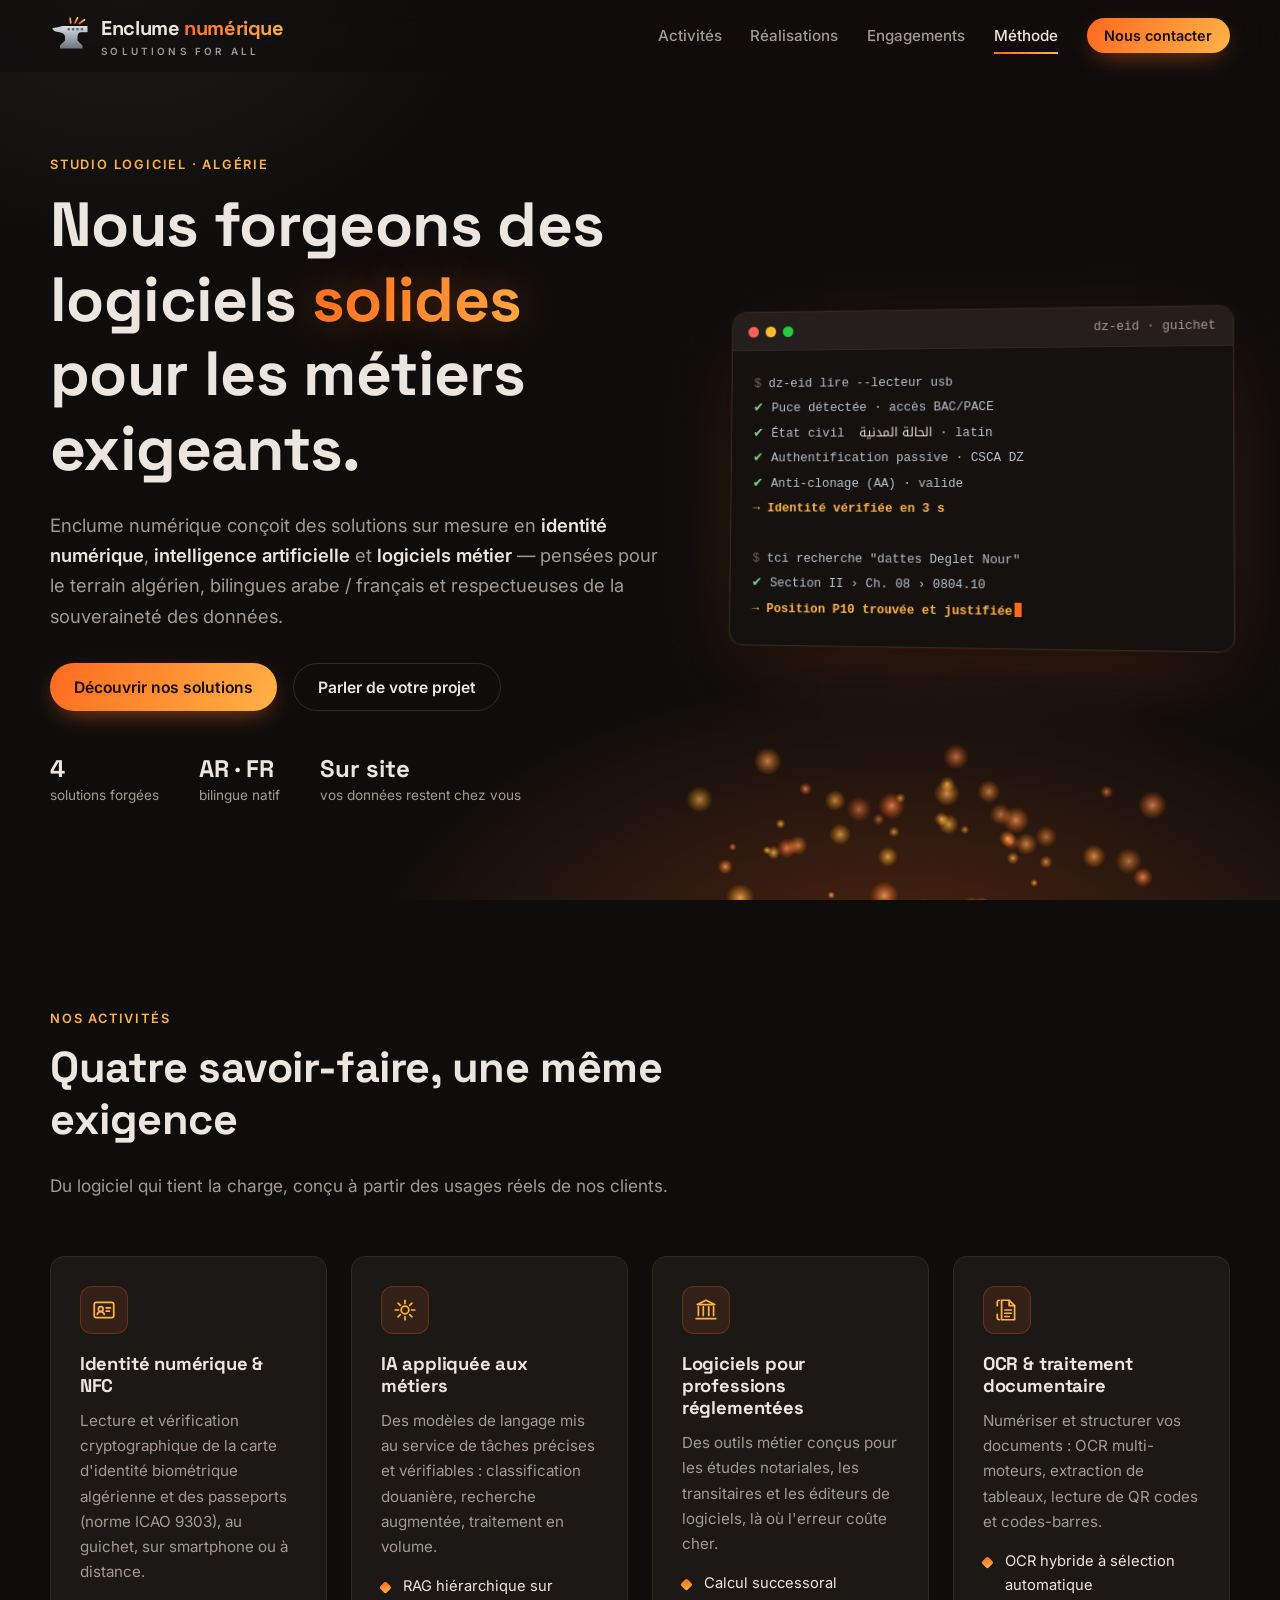
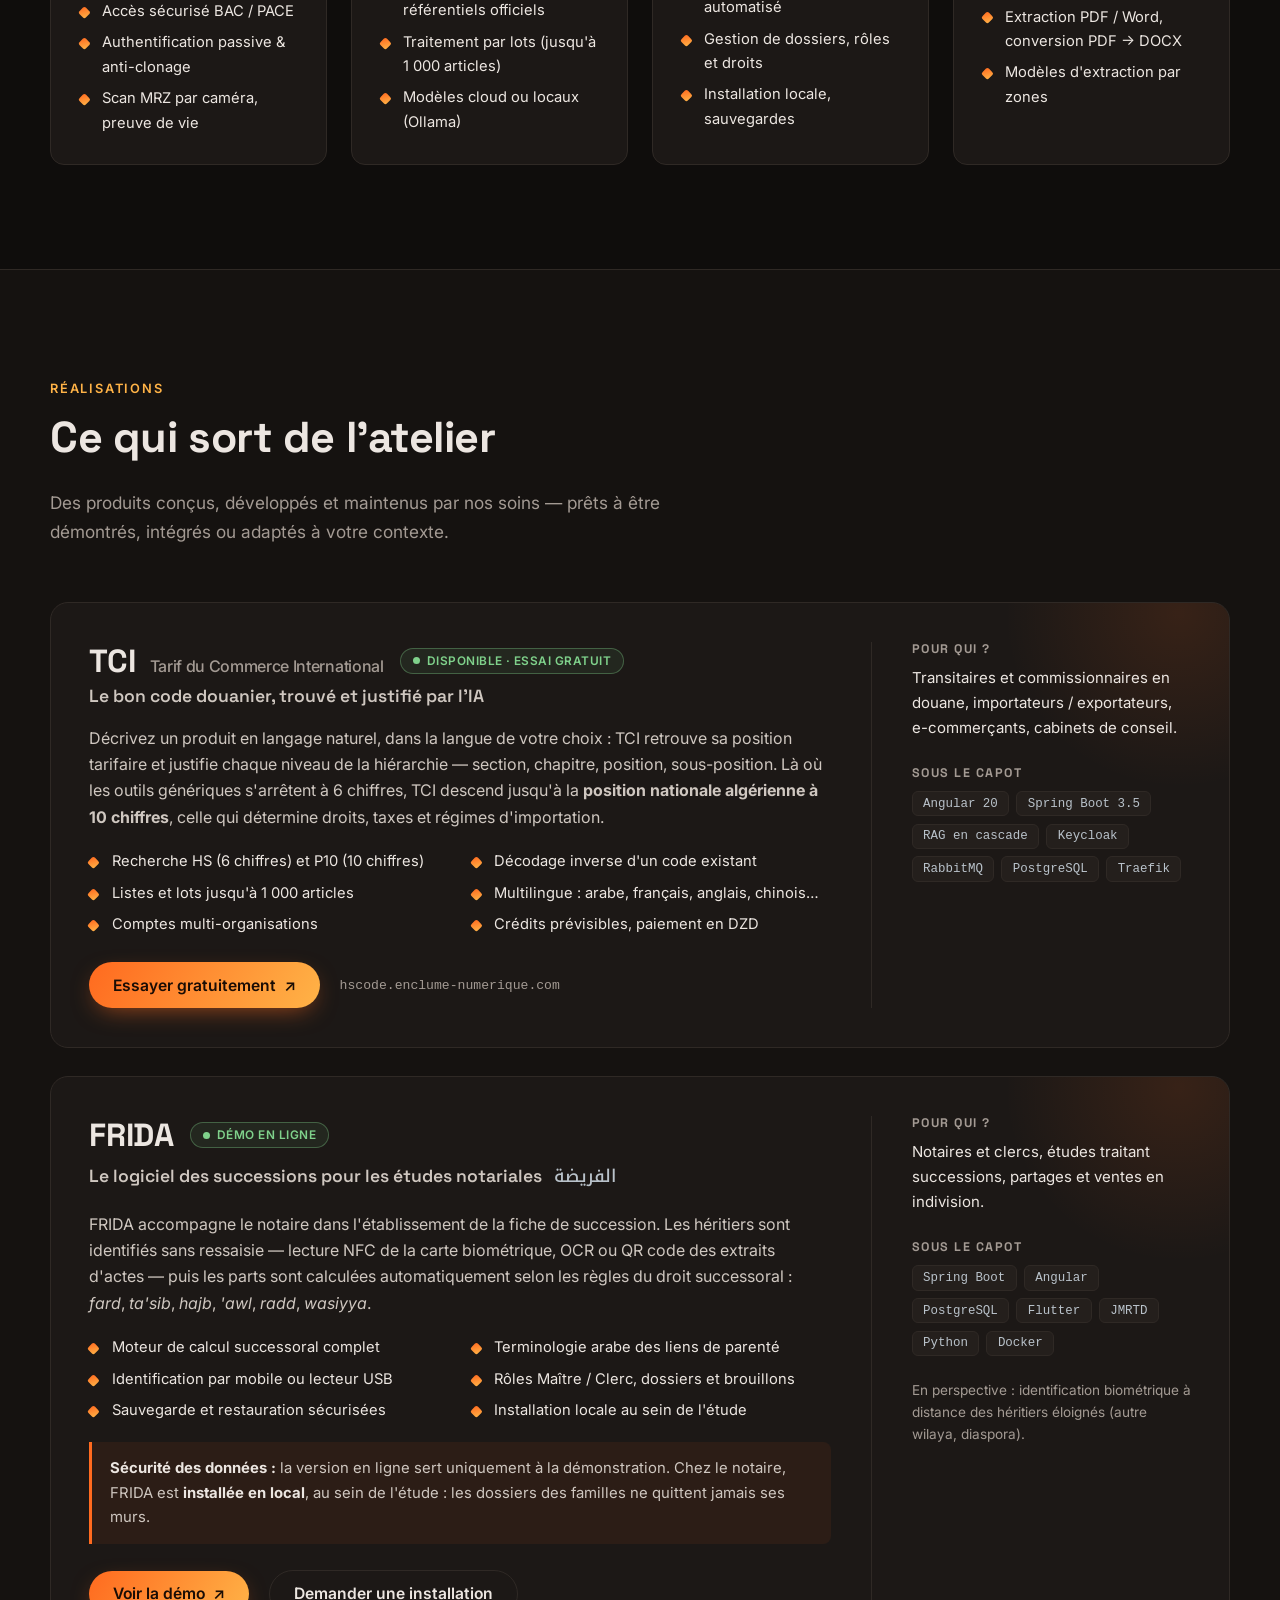
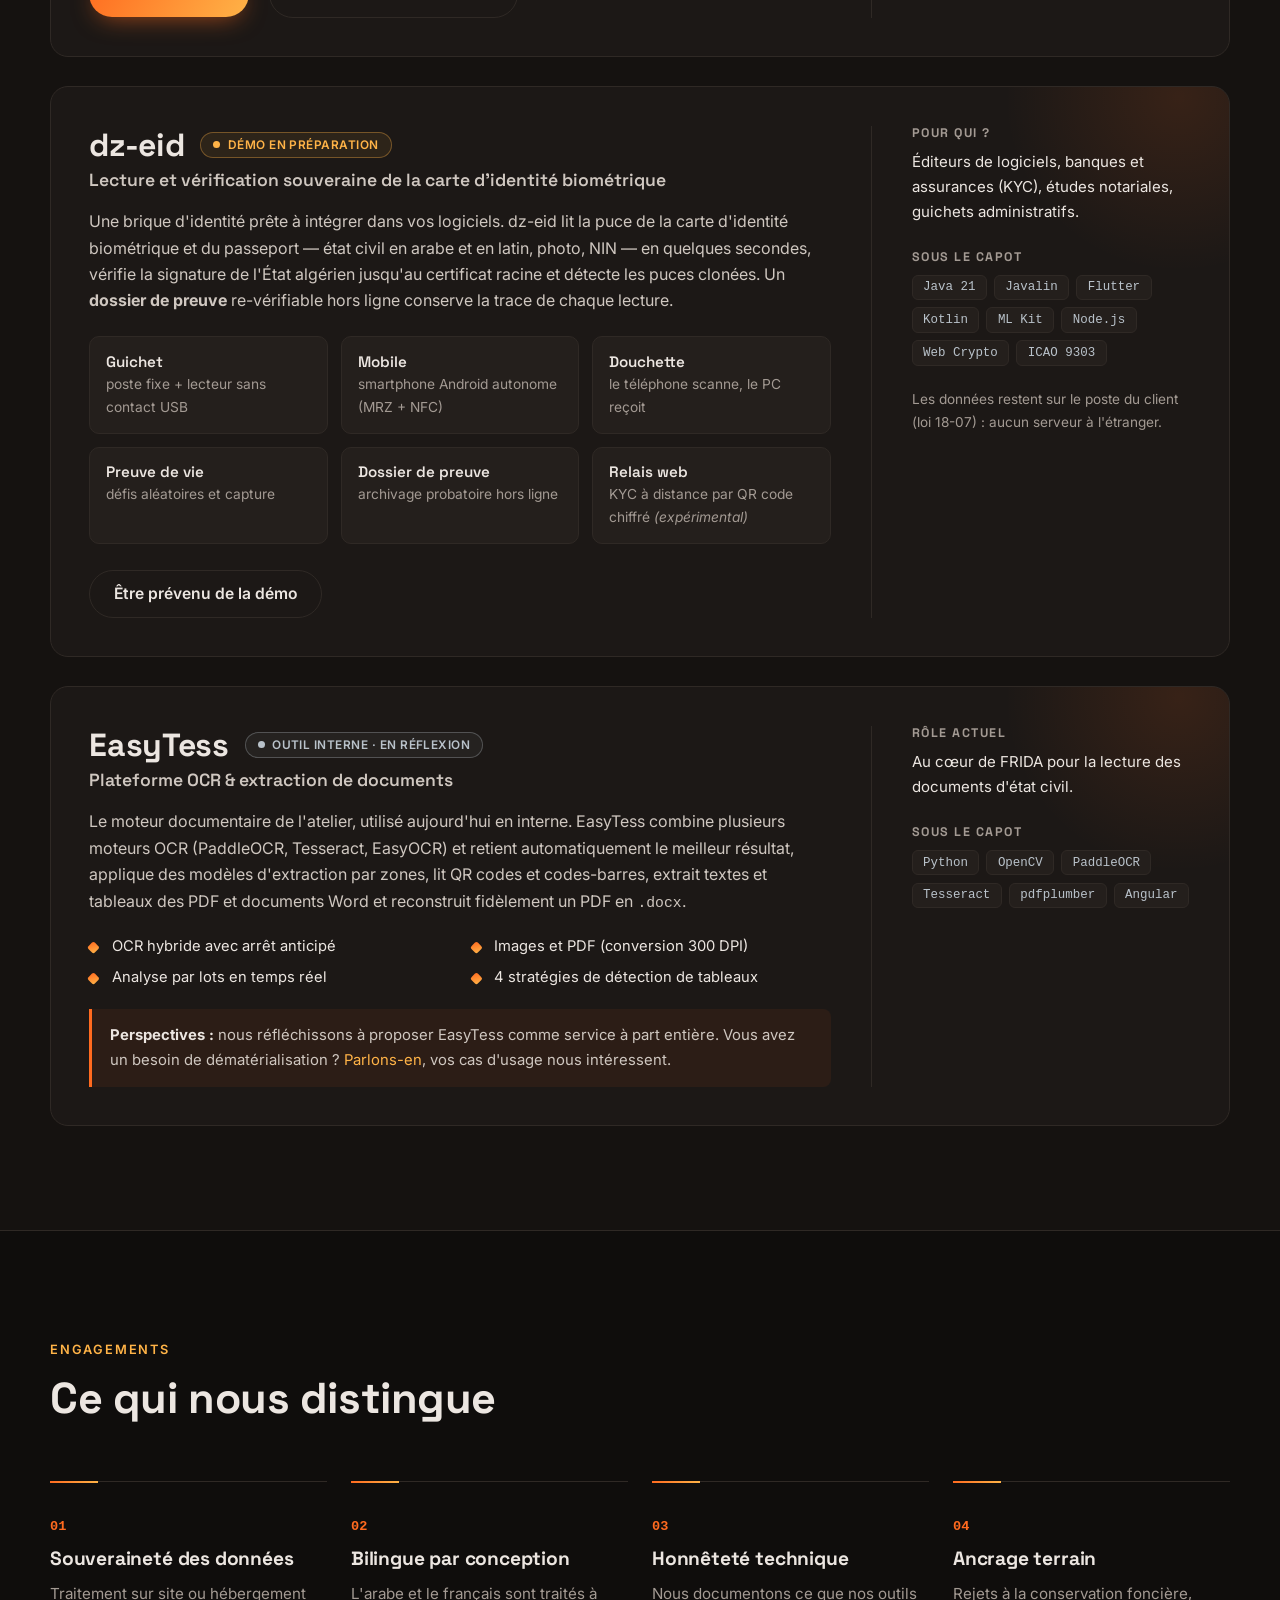
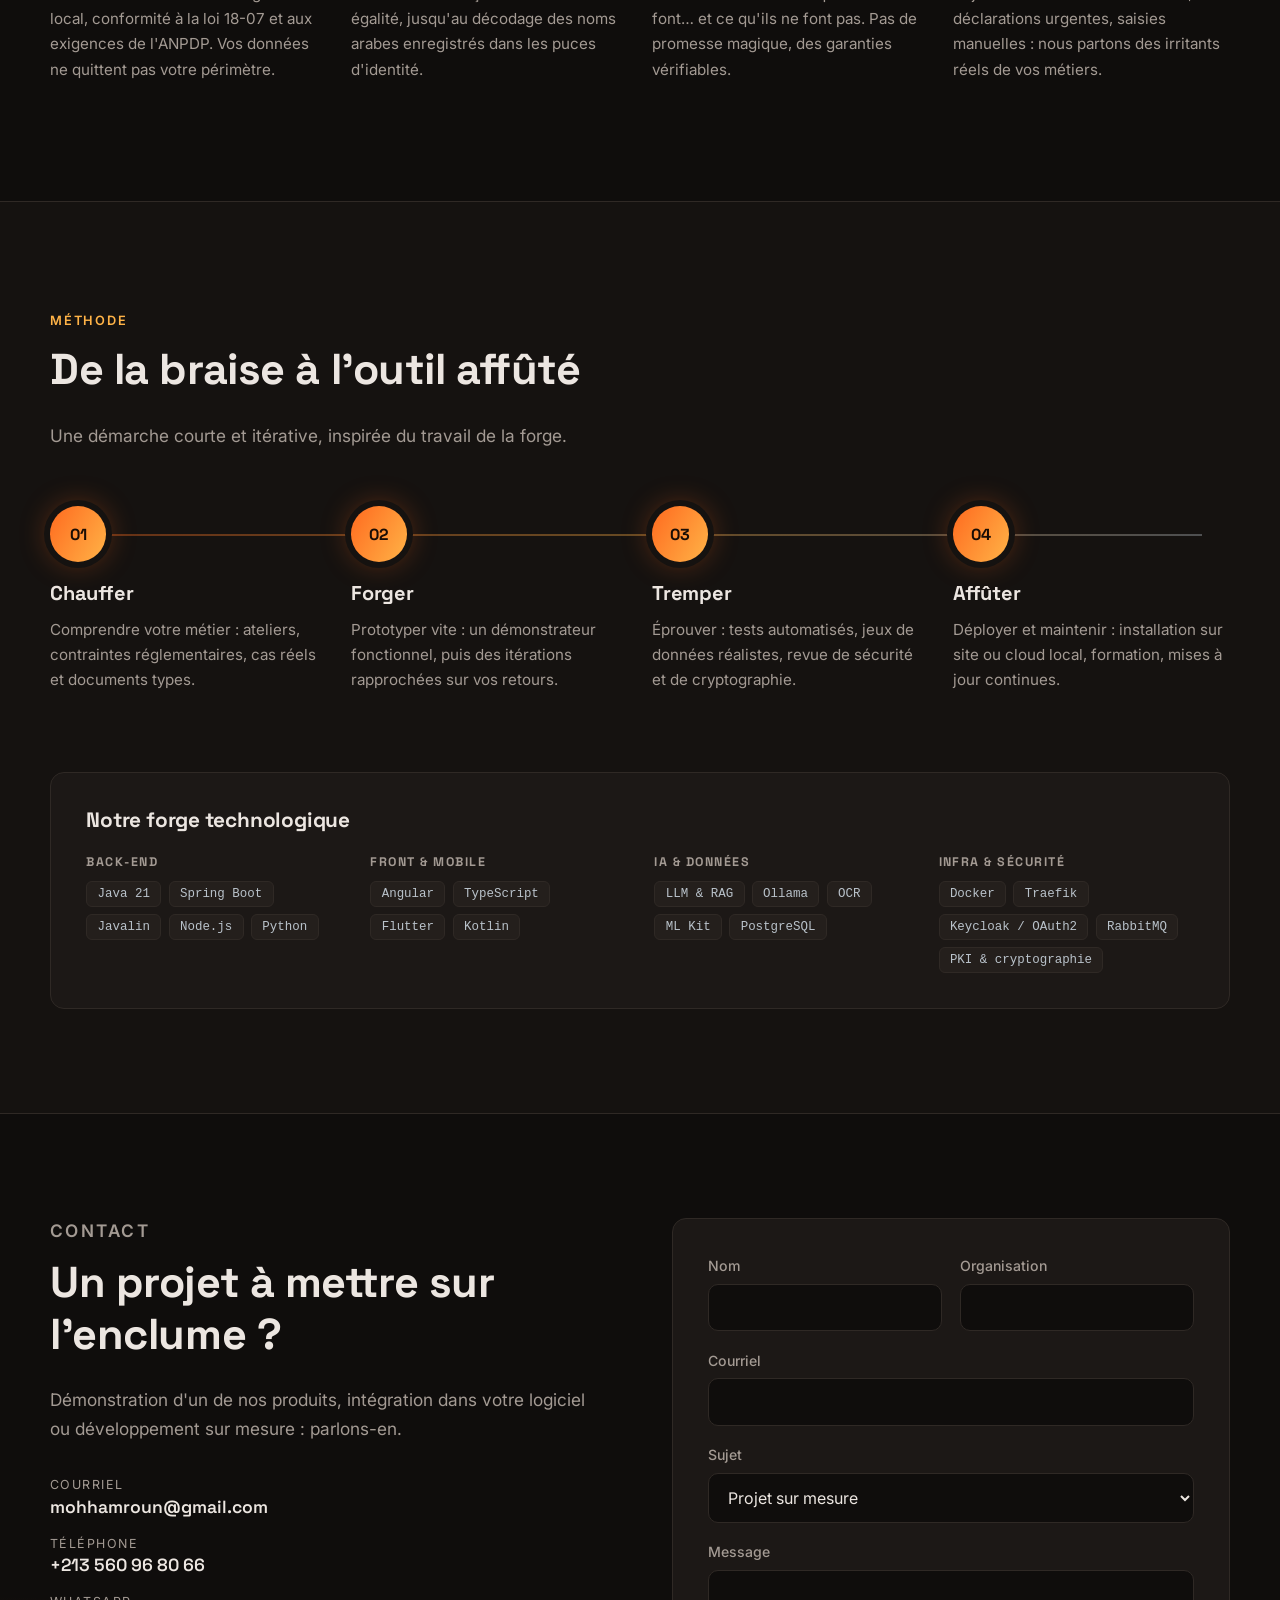
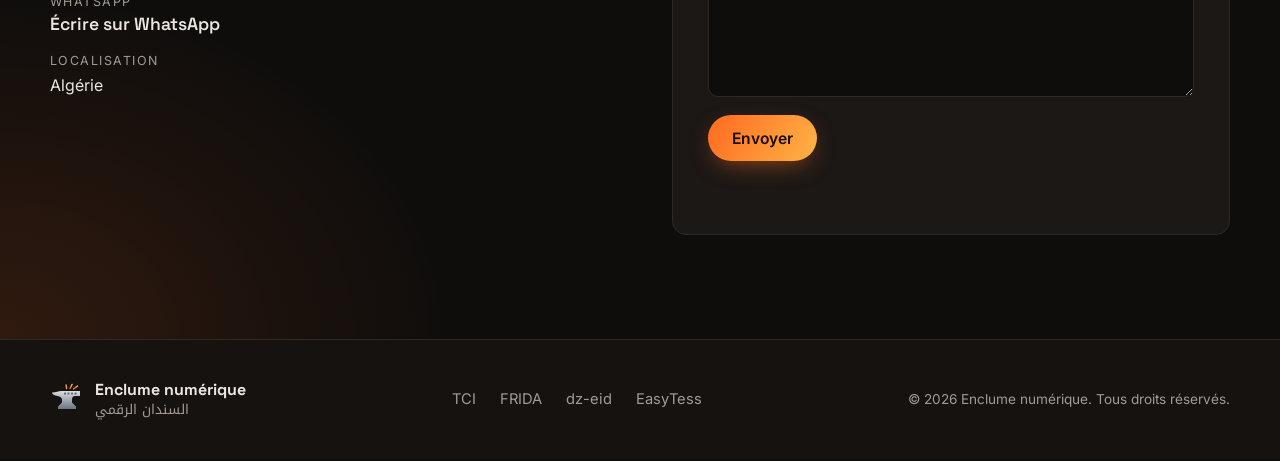
==== public/index.html @ ff658cdb "Site vitrine Enclume numérique : page unique, thème forge, déploiement Docker + Traefik" ====
<!DOCTYPE html>
<html lang="fr" class="no-js">
<head>
  <meta charset="UTF-8">
  <meta name="viewport" content="width=device-width, initial-scale=1.0">
  <title>Enclume numérique — Logiciels forgés pour les métiers exigeants</title>
  <meta name="description" content="Enclume numérique conçoit des logiciels sur mesure : identité numérique et NFC (CNIBE, passeports), intelligence artificielle métier, logiciels pour notaires et transitaires, OCR. Bilingue arabe/français, données souveraines.">
  <meta name="theme-color" content="#0f0d0c">
  <meta property="og:title" content="Enclume numérique">
  <meta property="og:description" content="Nous forgeons des logiciels solides pour les métiers exigeants : identité numérique, IA métier, logiciels notariaux et douaniers.">
  <meta property="og:type" content="website">
  <meta property="og:url" content="https://accueil.enclume-numerique.com/">
  <link rel="canonical" href="https://accueil.enclume-numerique.com/">
  <link rel="icon" href="assets/logo.svg" type="image/svg+xml">
  <link rel="preconnect" href="https://fonts.googleapis.com">
  <link rel="preconnect" href="https://fonts.gstatic.com" crossorigin>
  <link href="https://fonts.googleapis.com/css2?family=Inter:wght@400;500;600&family=Space+Grotesk:wght@500;600;700&family=Noto+Kufi+Arabic:wght@500&display=swap" rel="stylesheet">
  <link rel="stylesheet" href="css/style.css">
</head>
<body>
  <a class="skip-link" href="#contenu">Aller au contenu</a>

  <!-- ===================== EN-TÊTE ===================== -->
  <header class="site-header" id="haut">
    <div class="container header-inner">
      <a href="#haut" class="brand" aria-label="Enclume numérique — accueil">
        <img src="assets/logo.svg" alt="" width="40" height="40">
        <span class="brand-text">
          <span class="brand-name">Enclume<span class="brand-accent">numérique</span></span>
          <span class="brand-motto">Solutions for all</span>
        </span>
      </a>
      <button class="nav-toggle" aria-expanded="false" aria-controls="nav-principale" aria-label="Ouvrir le menu">
        <span></span><span></span><span></span>
      </button>
      <nav id="nav-principale" class="site-nav" aria-label="Navigation principale">
        <a href="#activites">Activités</a>
        <a href="#realisations">Réalisations</a>
        <a href="#engagements">Engagements</a>
        <a href="#methode">Méthode</a>
        <a href="#contact" class="btn btn-small">Nous contacter</a>
      </nav>
    </div>
  </header>

  <main id="contenu">
    <!-- ===================== HERO ===================== -->
    <section class="hero">
      <canvas class="sparks" aria-hidden="true"></canvas>
      <div class="container hero-inner">
        <div class="hero-text">
          <p class="eyebrow">Studio logiciel · Algérie</p>
          <h1>Nous forgeons des logiciels <span class="glow">solides</span> pour les métiers exigeants.</h1>
          <p class="lead">
            Enclume numérique conçoit des solutions sur mesure en <strong>identité numérique</strong>,
            <strong>intelligence artificielle</strong> et <strong>logiciels métier</strong> — pensées pour le terrain algérien,
            bilingues arabe&nbsp;/&nbsp;français et respectueuses de la souveraineté des données.
          </p>
          <div class="hero-cta">
            <a href="#realisations" class="btn">Découvrir nos solutions</a>
            <a href="#contact" class="btn btn-ghost">Parler de votre projet</a>
          </div>
          <ul class="hero-facts">
            <li><strong>4</strong><span>solutions forgées</span></li>
            <li><strong>AR · FR</strong><span>bilingue natif</span></li>
            <li><strong>Sur site</strong><span>vos données restent chez vous</span></li>
          </ul>
        </div>

        <div class="hero-visual" aria-hidden="true">
          <div class="terminal">
            <div class="terminal-bar"><i></i><i></i><i></i><span>dz-eid · guichet</span></div>
            <pre class="terminal-body"><code><span class="t-dim">$</span> dz-eid lire --lecteur usb
<span class="t-ok">✔</span> Puce détectée · accès BAC/PACE
<span class="t-ok">✔</span> État civil  <span class="t-ar">الحالة المدنية</span> · latin
<span class="t-ok">✔</span> Authentification passive · CSCA DZ
<span class="t-ok">✔</span> Anti-clonage (AA) · valide
<span class="t-ember">→ Identité vérifiée en 3 s</span>

<span class="t-dim">$</span> tci recherche "dattes Deglet Nour"
<span class="t-ok">✔</span> Section II › Ch. 08 › 0804.10
<span class="t-ember">→ Position P10 trouvée et justifiée</span><span class="caret"></span></code></pre>
          </div>
        </div>
      </div>
    </section>

    <!-- ===================== ACTIVITÉS ===================== -->
    <section class="section" id="activites">
      <div class="container">
        <header class="section-head reveal">
          <p class="eyebrow">Nos activités</p>
          <h2>Quatre savoir-faire, une même exigence</h2>
          <p>Du logiciel qui tient la charge, conçu à partir des usages réels de nos clients.</p>
        </header>

        <div class="grid grid-4">
          <article class="card activity reveal">
            <div class="icon" aria-hidden="true">
              <svg viewBox="0 0 24 24"><rect x="3" y="5" width="18" height="14" rx="2"/><circle cx="9" cy="11" r="2.2"/><path d="M5.8 16c.6-1.6 1.8-2.4 3.2-2.4s2.6.8 3.2 2.4M14 10h4M14 13h3"/></svg>
            </div>
            <h3>Identité numérique &amp; NFC</h3>
            <p>Lecture et vérification cryptographique de la carte d'identité biométrique algérienne et des passeports (norme ICAO&nbsp;9303), au guichet, sur smartphone ou à distance.</p>
            <ul class="ticks">
              <li>Accès sécurisé BAC / PACE</li>
              <li>Authentification passive &amp; anti-clonage</li>
              <li>Scan MRZ par caméra, preuve de vie</li>
            </ul>
          </article>

          <article class="card activity reveal">
            <div class="icon" aria-hidden="true">
              <svg viewBox="0 0 24 24"><path d="M12 3v3M12 18v3M3 12h3M18 12h3M5.6 5.6l2.1 2.1M16.3 16.3l2.1 2.1M5.6 18.4l2.1-2.1M16.3 7.7l2.1-2.1"/><circle cx="12" cy="12" r="3.5"/></svg>
            </div>
            <h3>IA appliquée aux métiers</h3>
            <p>Des modèles de langage mis au service de tâches précises et vérifiables : classification douanière, recherche augmentée, traitement en volume.</p>
            <ul class="ticks">
              <li>RAG hiérarchique sur référentiels officiels</li>
              <li>Traitement par lots (jusqu'à 1&nbsp;000 articles)</li>
              <li>Modèles cloud ou locaux (Ollama)</li>
            </ul>
          </article>

          <article class="card activity reveal">
            <div class="icon" aria-hidden="true">
              <svg viewBox="0 0 24 24"><path d="M12 3l8 4H4l8-4zM5 9v8M9.5 9v8M14.5 9v8M19 9v8M3 20h18"/></svg>
            </div>
            <h3>Logiciels pour professions réglementées</h3>
            <p>Des outils métier conçus pour les études notariales, les transitaires et les éditeurs de logiciels, là où l'erreur coûte cher.</p>
            <ul class="ticks">
              <li>Calcul successoral automatisé</li>
              <li>Gestion de dossiers, rôles et droits</li>
              <li>Installation locale, sauvegardes</li>
            </ul>
          </article>

          <article class="card activity reveal">
            <div class="icon" aria-hidden="true">
              <svg viewBox="0 0 24 24"><path d="M7 3h7l5 5v13H7z"/><path d="M14 3v5h5M10 12h6M10 15h6M10 18h4"/><path d="M3 8V5a2 2 0 0 1 2-2M3 16v3a2 2 0 0 0 2 2"/></svg>
            </div>
            <h3>OCR &amp; traitement documentaire</h3>
            <p>Numériser et structurer vos documents : OCR multi-moteurs, extraction de tableaux, lecture de QR codes et codes-barres.</p>
            <ul class="ticks">
              <li>OCR hybride à sélection automatique</li>
              <li>Extraction PDF / Word, conversion PDF → DOCX</li>
              <li>Modèles d'extraction par zones</li>
            </ul>
          </article>
        </div>
      </div>
    </section>

    <!-- ===================== RÉALISATIONS ===================== -->
    <section class="section section-alt" id="realisations">
      <div class="container">
        <header class="section-head reveal">
          <p class="eyebrow">Réalisations</p>
          <h2>Ce qui sort de l'atelier</h2>
          <p>Des produits conçus, développés et maintenus par nos soins — prêts à être démontrés, intégrés ou adaptés à votre contexte.</p>
        </header>

        <!-- TCI -->
        <article class="product reveal" id="tci">
          <div class="product-main">
            <div class="product-head">
              <h3>TCI <small>Tarif du Commerce International</small></h3>
              <span class="badge badge-live">Disponible · essai gratuit</span>
            </div>
            <p class="product-tagline">Le bon code douanier, trouvé et justifié par l'IA</p>
            <p>
              Décrivez un produit en langage naturel, dans la langue de votre choix&nbsp;: TCI retrouve sa position tarifaire et
              justifie chaque niveau de la hiérarchie — section, chapitre, position, sous-position. Là où les outils génériques
              s'arrêtent à 6 chiffres, TCI descend jusqu'à la <strong>position nationale algérienne à 10&nbsp;chiffres</strong>,
              celle qui détermine droits, taxes et régimes d'importation.
            </p>
            <ul class="ticks ticks-2col">
              <li>Recherche HS (6 chiffres) et P10 (10 chiffres)</li>
              <li>Décodage inverse d'un code existant</li>
              <li>Listes et lots jusqu'à 1&nbsp;000 articles</li>
              <li>Multilingue&nbsp;: arabe, français, anglais, chinois…</li>
              <li>Comptes multi-organisations</li>
              <li>Crédits prévisibles, paiement en DZD</li>
            </ul>
            <div class="product-cta">
              <a href="https://hscode.enclume-numerique.com/" class="btn" target="_blank" rel="noopener">Essayer gratuitement <span aria-hidden="true">↗</span></a>
              <span class="cta-hint">hscode.enclume-numerique.com</span>
            </div>
          </div>
          <aside class="product-side">
            <h4>Pour qui&nbsp;?</h4>
            <p>Transitaires et commissionnaires en douane, importateurs / exportateurs, e-commerçants, cabinets de conseil.</p>
            <h4>Sous le capot</h4>
            <ul class="tags">
              <li>Angular 20</li><li>Spring Boot 3.5</li><li>RAG en cascade</li><li>Keycloak</li><li>RabbitMQ</li><li>PostgreSQL</li><li>Traefik</li>
            </ul>
          </aside>
        </article>

        <!-- FRIDA -->
        <article class="product reveal" id="frida">
          <div class="product-main">
            <div class="product-head">
              <h3>FRIDA</h3>
              <span class="badge badge-live">Démo en ligne</span>
            </div>
            <p class="product-tagline">Le logiciel des successions pour les études notariales <span class="ar" lang="ar">الفريضة</span></p>
            <p>
              FRIDA accompagne le notaire dans l'établissement de la fiche de succession. Les héritiers sont identifiés
              sans ressaisie — lecture NFC de la carte biométrique, OCR ou QR code des extraits d'actes — puis les parts
              sont calculées automatiquement selon les règles du droit successoral&nbsp;: <em>fard</em>, <em>ta'sib</em>,
              <em>hajb</em>, <em>'awl</em>, <em>radd</em>, <em>wasiyya</em>.
            </p>
            <ul class="ticks ticks-2col">
              <li>Moteur de calcul successoral complet</li>
              <li>Terminologie arabe des liens de parenté</li>
              <li>Identification par mobile ou lecteur USB</li>
              <li>Rôles Maître / Clerc, dossiers et brouillons</li>
              <li>Sauvegarde et restauration sécurisées</li>
              <li>Installation locale au sein de l'étude</li>
            </ul>
            <p class="perspective"><strong>Sécurité des données&nbsp;:</strong> la version en ligne sert uniquement à la démonstration. Chez le notaire, FRIDA est <strong>installée en local</strong>, au sein de l'étude&nbsp;: les dossiers des familles ne quittent jamais ses murs.</p>
            <div class="product-cta">
              <a href="https://frida.enclume-numerique.com/" class="btn" target="_blank" rel="noopener">Voir la démo <span aria-hidden="true">↗</span></a>
              <a href="#contact" class="btn btn-ghost" data-sujet="Installation FRIDA">Demander une installation</a>
            </div>
          </div>
          <aside class="product-side">
            <h4>Pour qui&nbsp;?</h4>
            <p>Notaires et clercs, études traitant successions, partages et ventes en indivision.</p>
            <h4>Sous le capot</h4>
            <ul class="tags">
              <li>Spring Boot</li><li>Angular</li><li>PostgreSQL</li><li>Flutter</li><li>JMRTD</li><li>Python</li><li>Docker</li>
            </ul>
            <p class="note">En perspective&nbsp;: identification biométrique à distance des héritiers éloignés (autre wilaya, diaspora).</p>
          </aside>
        </article>

        <!-- dz-eid -->
        <article class="product reveal" id="dz-eid">
          <div class="product-main">
            <div class="product-head">
              <h3>dz-eid</h3>
              <span class="badge badge-wip">Démo en préparation</span>
            </div>
            <p class="product-tagline">Lecture et vérification souveraine de la carte d'identité biométrique</p>
            <p>
              Une brique d'identité prête à intégrer dans vos logiciels. dz-eid lit la puce de la carte d'identité biométrique
              et du passeport — état civil en arabe et en latin, photo, NIN — en quelques secondes, vérifie la signature de
              l'État algérien jusqu'au certificat racine et détecte les puces clonées. Un <strong>dossier de preuve</strong>
              re-vérifiable hors ligne conserve la trace de chaque lecture.
            </p>
            <ul class="modes">
              <li><strong>Guichet</strong> poste fixe + lecteur sans contact USB</li>
              <li><strong>Mobile</strong> smartphone Android autonome (MRZ + NFC)</li>
              <li><strong>Douchette</strong> le téléphone scanne, le PC reçoit</li>
              <li><strong>Preuve de vie</strong> défis aléatoires et capture</li>
              <li><strong>Dossier de preuve</strong> archivage probatoire hors ligne</li>
              <li><strong>Relais web</strong> KYC à distance par QR code chiffré <em>(expérimental)</em></li>
            </ul>
            <div class="product-cta">
              <a href="#contact" class="btn btn-ghost" data-sujet="Démonstration dz-eid">Être prévenu de la démo</a>
            </div>
          </div>
          <aside class="product-side">
            <h4>Pour qui&nbsp;?</h4>
            <p>Éditeurs de logiciels, banques et assurances (KYC), études notariales, guichets administratifs.</p>
            <h4>Sous le capot</h4>
            <ul class="tags">
              <li>Java 21</li><li>Javalin</li><li>Flutter</li><li>Kotlin</li><li>ML Kit</li><li>Node.js</li><li>Web Crypto</li><li>ICAO 9303</li>
            </ul>
            <p class="note">Les données restent sur le poste du client (loi 18-07)&nbsp;: aucun serveur à l'étranger.</p>
          </aside>
        </article>

        <!-- EasyTess -->
        <article class="product reveal" id="easytess">
          <div class="product-main">
            <div class="product-head">
              <h3>EasyTess</h3>
              <span class="badge badge-core">Outil interne · en réflexion</span>
            </div>
            <p class="product-tagline">Plateforme OCR &amp; extraction de documents</p>
            <p>
              Le moteur documentaire de l'atelier, utilisé aujourd'hui en interne. EasyTess combine plusieurs moteurs OCR
              (PaddleOCR, Tesseract, EasyOCR) et retient automatiquement le meilleur résultat, applique des modèles d'extraction
              par zones, lit QR codes et codes-barres, extrait textes et tableaux des PDF et documents Word et reconstruit
              fidèlement un PDF en <code>.docx</code>.
            </p>
            <ul class="ticks ticks-2col">
              <li>OCR hybride avec arrêt anticipé</li>
              <li>Images et PDF (conversion 300 DPI)</li>
              <li>Analyse par lots en temps réel</li>
              <li>4 stratégies de détection de tableaux</li>
            </ul>
            <p class="perspective"><strong>Perspectives&nbsp;:</strong> nous réfléchissons à proposer EasyTess comme service à part entière. Vous avez un besoin de dématérialisation&nbsp;? <a href="#contact" data-sujet="EasyTess / OCR">Parlons-en</a>, vos cas d'usage nous intéressent.</p>
          </div>
          <aside class="product-side">
            <h4>Rôle actuel</h4>
            <p>Au cœur de FRIDA pour la lecture des documents d'état civil.</p>
            <h4>Sous le capot</h4>
            <ul class="tags">
              <li>Python</li><li>OpenCV</li><li>PaddleOCR</li><li>Tesseract</li><li>pdfplumber</li><li>Angular</li>
            </ul>
          </aside>
        </article>
      </div>
    </section>

    <!-- ===================== ENGAGEMENTS ===================== -->
    <section class="section" id="engagements">
      <div class="container">
        <header class="section-head reveal">
          <p class="eyebrow">Engagements</p>
          <h2>Ce qui nous distingue</h2>
        </header>
        <div class="grid grid-4">
          <div class="value reveal">
            <span class="value-num">01</span>
            <h3>Souveraineté des données</h3>
            <p>Traitement sur site ou hébergement local, conformité à la loi 18-07 et aux exigences de l'ANPDP. Vos données ne quittent pas votre périmètre.</p>
          </div>
          <div class="value reveal">
            <span class="value-num">02</span>
            <h3>Bilingue par conception</h3>
            <p>L'arabe et le français sont traités à égalité, jusqu'au décodage des noms arabes enregistrés dans les puces d'identité.</p>
          </div>
          <div class="value reveal">
            <span class="value-num">03</span>
            <h3>Honnêteté technique</h3>
            <p>Nous documentons ce que nos outils font… et ce qu'ils ne font pas. Pas de promesse magique, des garanties vérifiables.</p>
          </div>
          <div class="value reveal">
            <span class="value-num">04</span>
            <h3>Ancrage terrain</h3>
            <p>Rejets à la conservation foncière, déclarations urgentes, saisies manuelles&nbsp;: nous partons des irritants réels de vos métiers.</p>
          </div>
        </div>
      </div>
    </section>

    <!-- ===================== MÉTHODE ===================== -->
    <section class="section section-alt" id="methode">
      <div class="container">
        <header class="section-head reveal">
          <p class="eyebrow">Méthode</p>
          <h2>De la braise à l'outil affûté</h2>
          <p>Une démarche courte et itérative, inspirée du travail de la forge.</p>
        </header>
        <ol class="steps">
          <li class="step reveal">
            <span class="step-num">01</span>
            <h3>Chauffer</h3>
            <p>Comprendre votre métier&nbsp;: ateliers, contraintes réglementaires, cas réels et documents types.</p>
          </li>
          <li class="step reveal">
            <span class="step-num">02</span>
            <h3>Forger</h3>
            <p>Prototyper vite&nbsp;: un démonstrateur fonctionnel, puis des itérations rapprochées sur vos retours.</p>
          </li>
          <li class="step reveal">
            <span class="step-num">03</span>
            <h3>Tremper</h3>
            <p>Éprouver&nbsp;: tests automatisés, jeux de données réalistes, revue de sécurité et de cryptographie.</p>
          </li>
          <li class="step reveal">
            <span class="step-num">04</span>
            <h3>Affûter</h3>
            <p>Déployer et maintenir&nbsp;: installation sur site ou cloud local, formation, mises à jour continues.</p>
          </li>
        </ol>

        <div class="stack reveal">
          <h3>Notre forge technologique</h3>
          <div class="stack-groups">
            <div><h4>Back-end</h4><ul class="tags"><li>Java 21</li><li>Spring Boot</li><li>Javalin</li><li>Node.js</li><li>Python</li></ul></div>
            <div><h4>Front &amp; mobile</h4><ul class="tags"><li>Angular</li><li>TypeScript</li><li>Flutter</li><li>Kotlin</li></ul></div>
            <div><h4>IA &amp; données</h4><ul class="tags"><li>LLM &amp; RAG</li><li>Ollama</li><li>OCR</li><li>ML Kit</li><li>PostgreSQL</li></ul></div>
            <div><h4>Infra &amp; sécurité</h4><ul class="tags"><li>Docker</li><li>Traefik</li><li>Keycloak / OAuth2</li><li>RabbitMQ</li><li>PKI &amp; cryptographie</li></ul></div>
          </div>
        </div>
      </div>
    </section>

    <!-- ===================== CONTACT ===================== -->
    <section class="section contact" id="contact">
      <div class="container contact-inner">
        <div class="contact-text reveal">
          <p class="eyebrow">Contact</p>
          <h2>Un projet à mettre sur l'enclume&nbsp;?</h2>
          <p>Démonstration d'un de nos produits, intégration dans votre logiciel ou développement sur mesure&nbsp;: parlons-en.</p>
          <ul class="contact-list">
            <li><span>Courriel</span><a href="mailto:mohhamroun@gmail.com" data-contact-email>mohhamroun@gmail.com</a></li>
            <li><span>Téléphone</span><a href="tel:+213560968066">+213 560 96 80 66</a></li>
            <li><span>WhatsApp</span><a href="https://wa.me/213560968066?text=Bonjour%2C%20je%20vous%20contacte%20depuis%20le%20site%20Enclume%20num%C3%A9rique." target="_blank" rel="noopener">Écrire sur WhatsApp</a></li>
            <li><span>Localisation</span>Algérie</li>
          </ul>
        </div>

        <form class="contact-form card reveal" id="contact-form" novalidate>
          <div class="field-row">
            <label>Nom
              <input type="text" name="nom" autocomplete="name" required>
            </label>
            <label>Organisation
              <input type="text" name="organisation" autocomplete="organization">
            </label>
          </div>
          <label>Courriel
            <input type="email" name="email" autocomplete="email" required>
          </label>
          <label>Sujet
            <select name="sujet">
              <option>TCI — question ou abonnement</option>
              <option>Installation FRIDA</option>
              <option>Démonstration dz-eid</option>
              <option>EasyTess / OCR</option>
              <option selected>Projet sur mesure</option>
            </select>
          </label>
          <label>Message
            <textarea name="message" rows="5" required></textarea>
          </label>
          <button type="submit" class="btn">Envoyer</button>
          <p class="form-status" role="status" aria-live="polite"></p>
        </form>
      </div>
    </section>
  </main>

  <!-- ===================== PIED DE PAGE ===================== -->
  <footer class="site-footer">
    <div class="container footer-inner">
      <div class="footer-brand">
        <img src="assets/logo.svg" alt="" width="32" height="32">
        <div>
          <strong>Enclume numérique</strong>
          <span class="ar" lang="ar">السندان الرقمي</span>
        </div>
      </div>
      <nav class="footer-nav" aria-label="Pied de page">
        <a href="#tci">TCI</a>
        <a href="#frida">FRIDA</a>
        <a href="#dz-eid">dz-eid</a>
        <a href="#easytess">EasyTess</a>
      </nav>
      <p class="copyright">© <span id="annee"></span> Enclume numérique. Tous droits réservés.</p>
    </div>
  </footer>

  <script src="js/main.js" defer></script>
</body>
</html>
---- public/css/style.css ----
/* =========================================================
   Enclume numérique — feuille de style
   Thème « forge » : charbon, acier, braise.
   ========================================================= */

:root {
  --bg: #0f0d0c;
  --bg-alt: #151210;
  --surface: #1c1816;
  --surface-2: #241f1c;
  --border: #2f2925;
  --text: #ece6e1;
  --muted: #a39a93;
  --steel: #b9c2ca;
  --ember: #ff6a1f;
  --ember-2: #ffb347;
  --ok: #7fd18b;
  --grad-ember: linear-gradient(120deg, var(--ember) 0%, var(--ember-2) 100%);
  --radius: 14px;
  --shadow: 0 20px 50px -20px rgba(0, 0, 0, .7);
  --font-body: "Inter", system-ui, -apple-system, "Segoe UI", Roboto, sans-serif;
  --font-head: "Space Grotesk", var(--font-body);
  --font-ar: "Noto Kufi Arabic", "Segoe UI", Tahoma, sans-serif;
  --font-mono: ui-monospace, "Cascadia Code", "SFMono-Regular", Consolas, monospace;
  --header-h: 72px;
}

*,
*::before,
*::after { box-sizing: border-box; }

html { scroll-behavior: smooth; scroll-padding-top: var(--header-h); }

body {
  margin: 0;
  font-family: var(--font-body);
  font-size: 1rem;
  line-height: 1.65;
  color: var(--text);
  background: var(--bg);
  -webkit-font-smoothing: antialiased;
}

img { max-width: 100%; display: block; }
a { color: var(--ember-2); text-decoration: none; }
a:hover { color: var(--ember); }
h1, h2, h3, h4 { font-family: var(--font-head); line-height: 1.2; margin: 0 0 .6em; letter-spacing: -.01em; }
p { margin: 0 0 1em; }
code { font-family: var(--font-mono); font-size: .92em; }
.ar { font-family: var(--font-ar); }

.container { width: min(1180px, 100% - 2.5rem); margin-inline: auto; }

.skip-link {
  position: absolute; left: -9999px; top: 0;
  background: var(--ember); color: #000; padding: .5rem 1rem; z-index: 100;
}
.skip-link:focus { left: 1rem; top: 1rem; }

:focus-visible { outline: 2px solid var(--ember-2); outline-offset: 3px; border-radius: 4px; }

/* ---------- Boutons ---------- */
.btn {
  display: inline-flex; align-items: center; justify-content: center; gap: .5rem;
  padding: .85rem 1.5rem;
  font: 600 .98rem var(--font-body);
  color: #1a0d05;
  background: var(--grad-ember);
  border: 0; border-radius: 999px; cursor: pointer;
  box-shadow: 0 8px 24px -8px rgba(255, 106, 31, .6);
  transition: transform .2s, box-shadow .2s, filter .2s;
}
.btn:hover { color: #1a0d05; transform: translateY(-2px); box-shadow: 0 12px 30px -8px rgba(255, 106, 31, .75); filter: brightness(1.05); }
.btn-ghost {
  color: var(--text); background: transparent;
  border: 1px solid var(--border); box-shadow: none;
}
.btn-ghost:hover { color: var(--text); border-color: var(--ember); box-shadow: none; }
.btn-small { padding: .55rem 1.1rem; font-size: .9rem; }

/* ---------- En-tête ---------- */
.site-header {
  position: fixed; inset: 0 0 auto; height: var(--header-h); z-index: 50;
  background: rgba(15, 13, 12, .6);
  backdrop-filter: blur(12px);
  -webkit-backdrop-filter: blur(12px);
  border-bottom: 1px solid transparent;
  transition: border-color .3s, background .3s;
}
.site-header.scrolled { background: rgba(15, 13, 12, .9); border-bottom-color: var(--border); }
.header-inner { height: 100%; display: flex; align-items: center; justify-content: space-between; }

.brand { display: flex; align-items: center; gap: .7rem; color: var(--text); }
.brand:hover { color: var(--text); }
.brand-text { display: flex; flex-direction: column; line-height: 1.1; }
.brand-name { font: 700 1.25rem var(--font-head); letter-spacing: -.02em; }
.brand-motto {
  margin-top: .25rem;
  font: 600 .62rem var(--font-body); letter-spacing: .32em; text-transform: uppercase;
  color: var(--muted);
}
.brand:hover .brand-motto { color: var(--ember-2); }
.brand-accent {
  margin-left: .3rem;
  background: var(--grad-ember); -webkit-background-clip: text; background-clip: text; color: transparent;
}

.site-nav { display: flex; align-items: center; gap: 1.8rem; }
.site-nav a:not(.btn) { color: var(--muted); font-weight: 500; font-size: .95rem; position: relative; }
.site-nav a:not(.btn)::after {
  content: ""; position: absolute; left: 0; right: 100%; bottom: -6px; height: 2px;
  background: var(--grad-ember); transition: right .25s;
}
.site-nav a:not(.btn):hover,
.site-nav a.active { color: var(--text); }
.site-nav a:not(.btn):hover::after,
.site-nav a.active::after { right: 0; }

.nav-toggle { display: none; background: none; border: 0; padding: .5rem; cursor: pointer; }
.nav-toggle span { display: block; width: 24px; height: 2px; margin: 5px 0; background: var(--text); transition: transform .3s, opacity .3s; }
.nav-toggle[aria-expanded="true"] span:nth-child(1) { transform: translateY(7px) rotate(45deg); }
.nav-toggle[aria-expanded="true"] span:nth-child(2) { opacity: 0; }
.nav-toggle[aria-expanded="true"] span:nth-child(3) { transform: translateY(-7px) rotate(-45deg); }

/* ---------- Hero ---------- */
.hero {
  position: relative; overflow: hidden;
  min-height: 100vh; min-height: 100svh;
  display: flex; align-items: center;
  padding: calc(var(--header-h) + 3rem) 0 4rem;
  background:
    radial-gradient(ellipse 60% 50% at 70% 110%, rgba(255, 106, 31, .28), transparent 70%),
    radial-gradient(ellipse 40% 40% at 10% 0%, rgba(185, 194, 202, .07), transparent 70%),
    var(--bg);
}
.sparks { position: absolute; inset: 0; width: 100%; height: 100%; pointer-events: none; }
.hero-inner { position: relative; display: grid; grid-template-columns: 1.1fr .9fr; gap: 3.5rem; align-items: center; }

.eyebrow {
  display: inline-block; margin-bottom: 1rem;
  font: 600 .8rem var(--font-body); letter-spacing: .14em; text-transform: uppercase;
  color: var(--ember-2);
}
.hero h1 { font-size: clamp(2.3rem, 5vw, 3.9rem); font-weight: 700; margin-bottom: 1.4rem; }
.glow {
  background: var(--grad-ember); -webkit-background-clip: text; background-clip: text; color: transparent;
  text-shadow: 0 0 40px rgba(255, 106, 31, .35);
}
.lead { font-size: 1.15rem; color: var(--muted); max-width: 38em; }
.lead strong { color: var(--text); font-weight: 600; }
.hero-cta { display: flex; flex-wrap: wrap; gap: 1rem; margin: 2rem 0 2.6rem; }

.hero-facts { list-style: none; padding: 0; margin: 0; display: flex; flex-wrap: wrap; gap: 2.5rem; }
.hero-facts li { display: flex; flex-direction: column; }
.hero-facts strong { font: 700 1.5rem var(--font-head); color: var(--text); }
.hero-facts span { font-size: .85rem; color: var(--muted); }

/* Terminal */
.terminal {
  background: rgba(20, 17, 15, .92);
  border: 1px solid var(--border); border-radius: var(--radius);
  box-shadow: var(--shadow), 0 0 0 1px rgba(255, 106, 31, .08), 0 30px 80px -30px rgba(255, 106, 31, .35);
  overflow: hidden;
  transform: perspective(1200px) rotateY(-6deg) rotateX(2deg);
  transition: transform .6s;
}
.terminal:hover { transform: none; }
.terminal-bar { display: flex; align-items: center; gap: .45rem; padding: .75rem 1rem; background: var(--surface-2); border-bottom: 1px solid var(--border); }
.terminal-bar i { width: 11px; height: 11px; border-radius: 50%; background: #3a332e; }
.terminal-bar i:first-child { background: #ff5f56; }
.terminal-bar i:nth-child(2) { background: #ffbd2e; }
.terminal-bar i:nth-child(3) { background: #27c93f; }
.terminal-bar span { margin-left: auto; font: .78rem var(--font-mono); color: var(--muted); }
.terminal-body { margin: 0; padding: 1.3rem 1.4rem 1.5rem; font: .86rem/1.85 var(--font-mono); color: var(--steel); white-space: pre-wrap; }
.t-dim { color: #6d645e; }
.t-ok { color: var(--ok); }
.t-ember { color: var(--ember-2); font-weight: 600; }
.t-ar { font-family: var(--font-ar); color: var(--text); }
.caret { display: inline-block; width: .55em; height: 1.1em; margin-left: .2em; vertical-align: -.2em; background: var(--ember); animation: blink 1s steps(1) infinite; }
@keyframes blink { 50% { opacity: 0; } }

/* ---------- Sections ---------- */
.section { padding: 6.5rem 0; }
.section-alt { background: var(--bg-alt); border-block: 1px solid var(--border); }
.section-head { max-width: 680px; margin-bottom: 3.5rem; }
.section-head h2 { font-size: clamp(1.9rem, 3.5vw, 2.7rem); }
.section-head p:last-child { color: var(--muted); font-size: 1.08rem; }

.grid { display: grid; gap: 1.5rem; }
.grid-4 { grid-template-columns: repeat(4, 1fr); }

.card {
  background: var(--surface);
  border: 1px solid var(--border); border-radius: var(--radius);
  padding: 1.8rem;
}

/* Activités */
.activity { position: relative; transition: transform .3s, border-color .3s; }
.activity::before {
  content: ""; position: absolute; inset: 0 0 auto; height: 2px; border-radius: var(--radius) var(--radius) 0 0;
  background: var(--grad-ember); opacity: 0; transition: opacity .3s;
}
.activity:hover { transform: translateY(-4px); border-color: #4a3a30; }
.activity:hover::before { opacity: 1; }
.activity h3 { font-size: 1.15rem; }
.activity p { color: var(--muted); font-size: .95rem; }
.icon {
  width: 48px; height: 48px; margin-bottom: 1.2rem;
  display: grid; place-items: center;
  border-radius: 12px; background: rgba(255, 106, 31, .1); border: 1px solid rgba(255, 106, 31, .25);
}
.icon svg { width: 26px; height: 26px; fill: none; stroke: var(--ember-2); stroke-width: 1.6; stroke-linecap: round; stroke-linejoin: round; }

.ticks { list-style: none; padding: 0; margin: 0; display: grid; gap: .45rem; font-size: .92rem; }
.ticks li { position: relative; padding-left: 1.4rem; }
.ticks li::before {
  content: ""; position: absolute; left: 0; top: .6em; width: .55rem; height: .55rem;
  border-radius: 2px; background: var(--grad-ember); transform: rotate(45deg);
}
.ticks-2col { grid-template-columns: 1fr 1fr; column-gap: 1.5rem; margin: 1.2rem 0; }

/* Réalisations */
.product {
  display: grid; grid-template-columns: 1fr 320px; gap: 2.5rem;
  padding: 2.4rem; margin-bottom: 1.8rem;
  background: var(--surface);
  border: 1px solid var(--border); border-radius: calc(var(--radius) + 4px);
  position: relative; overflow: hidden;
}
.product::after {
  content: ""; position: absolute; width: 380px; height: 380px; right: -140px; top: -180px;
  background: radial-gradient(circle, rgba(255, 106, 31, .12), transparent 65%);
  pointer-events: none;
}
.product:last-child { margin-bottom: 0; }
.product-head { display: flex; flex-wrap: wrap; align-items: center; gap: .8rem 1rem; margin-bottom: .3rem; }
.product-head h3 { font-size: 2rem; margin: 0; }
.product-head small { font: 500 1rem var(--font-body); color: var(--muted); margin-left: .4rem; }
.product-tagline { font: 600 1.1rem var(--font-head); color: var(--ember-2); }
.product-tagline .ar { margin-left: .5rem; color: var(--steel); font-weight: 500; }
.product-main > p { color: #cfc7c0; }
.perspective {
  margin: 1.2rem 0 0; padding: .9rem 1.1rem;
  border-left: 3px solid var(--ember); border-radius: 0 8px 8px 0;
  background: rgba(255, 106, 31, .07); font-size: .93rem; color: var(--muted);
}
.perspective strong { color: var(--text); }

.product-cta { display: flex; flex-wrap: wrap; align-items: center; gap: .8rem 1.2rem; margin-top: 1.6rem; }
.cta-hint { font: .82rem var(--font-mono); color: var(--muted); }

.modes { list-style: none; padding: 0; margin: 1.4rem 0 0; display: grid; grid-template-columns: repeat(3, 1fr); gap: .8rem; }
.modes li {
  padding: .9rem 1rem; font-size: .86rem; color: var(--muted);
  background: var(--surface-2); border: 1px solid var(--border); border-radius: 10px;
}
.modes strong { display: block; color: var(--text); font: 600 .95rem var(--font-head); margin-bottom: .15rem; }

.product-side { position: relative; z-index: 1; padding-left: 2.5rem; border-left: 1px solid var(--border); }
.product-side h4 { font-size: .78rem; letter-spacing: .12em; text-transform: uppercase; color: var(--muted); margin: 0 0 .6rem; }
.product-side p { font-size: .94rem; }
.product-side h4:not(:first-child) { margin-top: 1.6rem; }
.note { margin-top: 1.4rem; font-size: .85rem !important; color: var(--muted); }

.tags { list-style: none; padding: 0; margin: 0; display: flex; flex-wrap: wrap; gap: .45rem; }
.tags li {
  font: 500 .78rem var(--font-mono); color: var(--steel);
  padding: .3rem .65rem; border-radius: 6px;
  background: var(--surface-2); border: 1px solid var(--border);
}

.badge {
  display: inline-flex; align-items: center; gap: .45rem;
  font: 600 .74rem var(--font-body); letter-spacing: .04em; text-transform: uppercase;
  padding: .32rem .75rem; border-radius: 999px; border: 1px solid;
}
.badge::before { content: ""; width: 7px; height: 7px; border-radius: 50%; background: currentColor; }
.badge-live { color: var(--ok); border-color: rgba(127, 209, 139, .35); background: rgba(127, 209, 139, .08); }
.badge-live::before { box-shadow: 0 0 0 0 currentColor; animation: pulse 2s infinite; }
.badge-wip { color: var(--ember-2); border-color: rgba(255, 179, 71, .35); background: rgba(255, 179, 71, .08); }
.badge-beta { color: #8fb8ff; border-color: rgba(143, 184, 255, .35); background: rgba(143, 184, 255, .08); }
.badge-core { color: var(--steel); border-color: rgba(185, 194, 202, .3); background: rgba(185, 194, 202, .06); }
@keyframes pulse {
  0% { box-shadow: 0 0 0 0 rgba(127, 209, 139, .6); }
  70% { box-shadow: 0 0 0 7px rgba(127, 209, 139, 0); }
  100% { box-shadow: 0 0 0 0 rgba(127, 209, 139, 0); }
}

/* Engagements */
.value { padding: 1.8rem 0 0; border-top: 1px solid var(--border); position: relative; }
.value::before { content: ""; position: absolute; top: -1px; left: 0; width: 48px; height: 2px; background: var(--grad-ember); }
.value-num { font: 700 .85rem var(--font-mono); color: var(--ember); }
.value h3 { font-size: 1.2rem; margin-top: .6rem; }
.value p { color: var(--muted); font-size: .95rem; }

/* Méthode */
.steps { list-style: none; padding: 0; margin: 0 0 4rem; display: grid; grid-template-columns: repeat(4, 1fr); gap: 1.5rem; counter-reset: step; position: relative; }
.steps::before {
  content: ""; position: absolute; top: 28px; left: 28px; right: 28px; height: 2px;
  background: linear-gradient(90deg, var(--ember), var(--ember-2), var(--steel));
  opacity: .35;
}
.step { position: relative; }
.step-num {
  display: grid; place-items: center; width: 56px; height: 56px; margin-bottom: 1.2rem;
  font: 700 1rem var(--font-head); color: #1a0d05;
  background: var(--grad-ember); border-radius: 50%;
  box-shadow: 0 0 0 6px var(--bg-alt), 0 0 30px rgba(255, 106, 31, .4);
  position: relative;
}
.step h3 { font-size: 1.25rem; }
.step p { color: var(--muted); font-size: .95rem; }

.stack { padding: 2.2rem; background: var(--surface); border: 1px solid var(--border); border-radius: var(--radius); }
.stack > h3 { font-size: 1.3rem; margin-bottom: 1.4rem; }
.stack-groups { display: grid; grid-template-columns: repeat(4, 1fr); gap: 1.8rem; }
.stack-groups h4 { font-size: .78rem; letter-spacing: .12em; text-transform: uppercase; color: var(--muted); margin-bottom: .7rem; }

/* Contact */
.contact { background: radial-gradient(ellipse 50% 60% at 0% 100%, rgba(255, 106, 31, .14), transparent 70%), var(--bg); }
.contact-inner { display: grid; grid-template-columns: 1fr 1fr; gap: 4rem; align-items: start; }
.contact-text h2 { font-size: clamp(1.9rem, 3.5vw, 2.7rem); }
.contact-text > p { color: var(--muted); font-size: 1.08rem; }
.contact-list { list-style: none; padding: 0; margin: 2rem 0 0; display: grid; gap: 1rem; }
.contact-list li { display: flex; flex-direction: column; }
.contact-list span { font-size: .78rem; letter-spacing: .12em; text-transform: uppercase; color: var(--muted); }
.contact-list a { font: 600 1.1rem var(--font-head); color: var(--text); }
.contact-list a:hover { color: var(--ember-2); }

.contact-form { display: grid; gap: 1.1rem; padding: 2.2rem; }
.field-row { display: grid; grid-template-columns: 1fr 1fr; gap: 1.1rem; }
.contact-form label { display: grid; gap: .4rem; font-size: .88rem; font-weight: 500; color: var(--muted); }
.contact-form input,
.contact-form select,
.contact-form textarea {
  width: 100%; padding: .8rem .95rem;
  font: 1rem var(--font-body); color: var(--text);
  background: var(--bg); border: 1px solid var(--border); border-radius: 10px;
  transition: border-color .2s, box-shadow .2s;
}
.contact-form textarea { resize: vertical; min-height: 120px; }
.contact-form input:focus,
.contact-form select:focus,
.contact-form textarea:focus { outline: none; border-color: var(--ember); box-shadow: 0 0 0 3px rgba(255, 106, 31, .18); }
.contact-form .invalid { border-color: #e5484d; }
.contact-form .btn { justify-self: start; }
.form-status { margin: 0; font-size: .9rem; min-height: 1.4em; color: var(--muted); }
.form-status.error { color: #ff8a8d; }
.form-status.success { color: var(--ok); }

/* Pied de page */
.site-footer { padding: 2.5rem 0; border-top: 1px solid var(--border); background: var(--bg-alt); }
.footer-inner { display: flex; flex-wrap: wrap; align-items: center; justify-content: space-between; gap: 1.5rem; }
.footer-brand { display: flex; align-items: center; gap: .8rem; }
.footer-brand div { display: flex; flex-direction: column; line-height: 1.3; }
.footer-brand strong { font-family: var(--font-head); }
.footer-brand .ar { font-size: .85rem; color: var(--muted); }
.footer-nav { display: flex; gap: 1.5rem; }
.footer-nav a { color: var(--muted); font-size: .92rem; }
.footer-nav a:hover { color: var(--text); }
.copyright { margin: 0; font-size: .85rem; color: var(--muted); }

/* ---------- Animations d'apparition ---------- */
.reveal { opacity: 0; transform: translateY(24px); transition: opacity .7s ease, transform .7s ease; }
.reveal.visible { opacity: 1; transform: none; }
.no-js .reveal { opacity: 1; transform: none; }

@media (prefers-reduced-motion: reduce) {
  html { scroll-behavior: auto; }
  *, *::before, *::after { animation: none !important; transition: none !important; }
  .reveal { opacity: 1; transform: none; }
  .terminal { transform: none; }
}

/* ---------- Responsive ---------- */
@media (max-width: 1080px) {
  .grid-4 { grid-template-columns: repeat(2, 1fr); }
  .product { grid-template-columns: 1fr; }
  .product-side { padding-left: 0; padding-top: 1.8rem; border-left: 0; border-top: 1px solid var(--border); }
  .stack-groups { grid-template-columns: repeat(2, 1fr); }
}

@media (max-width: 900px) {
  .hero-inner { grid-template-columns: 1fr; gap: 3rem; }
  .terminal { transform: none; }
  .steps { grid-template-columns: repeat(2, 1fr); row-gap: 2.5rem; }
  .steps::before { display: none; }
  .contact-inner { grid-template-columns: 1fr; gap: 2.5rem; }
  .modes { grid-template-columns: repeat(2, 1fr); }

  .nav-toggle { display: block; }
  .site-nav {
    position: fixed; top: var(--header-h); left: 0; right: 0;
    flex-direction: column; align-items: stretch; gap: 0;
    padding: 1rem 1.25rem 1.5rem;
    background: rgba(15, 13, 12, .98); border-bottom: 1px solid var(--border);
    transform: translateY(-120%); visibility: hidden;
    transition: transform .3s, visibility .3s;
  }
  .site-nav.open { transform: none; visibility: visible; }
  .site-nav a:not(.btn) { padding: .9rem 0; border-bottom: 1px solid var(--border); font-size: 1.05rem; }
  .site-nav a:not(.btn)::after { display: none; }
  .site-nav .btn { margin-top: 1.2rem; }
}

@media (max-width: 600px) {
  .section { padding: 4.5rem 0; }
  .grid-4, .steps, .stack-groups, .modes, .ticks-2col, .field-row { grid-template-columns: 1fr; }
  .product { padding: 1.6rem; }
  .product-head h3 { font-size: 1.6rem; }
  .product-head small { display: block; margin: .2rem 0 0; }
  .hero-facts { gap: 1.6rem; }
  .terminal-body { font-size: .76rem; }
  .contact-form { padding: 1.5rem; }
  .footer-inner { flex-direction: column; text-align: center; }
}
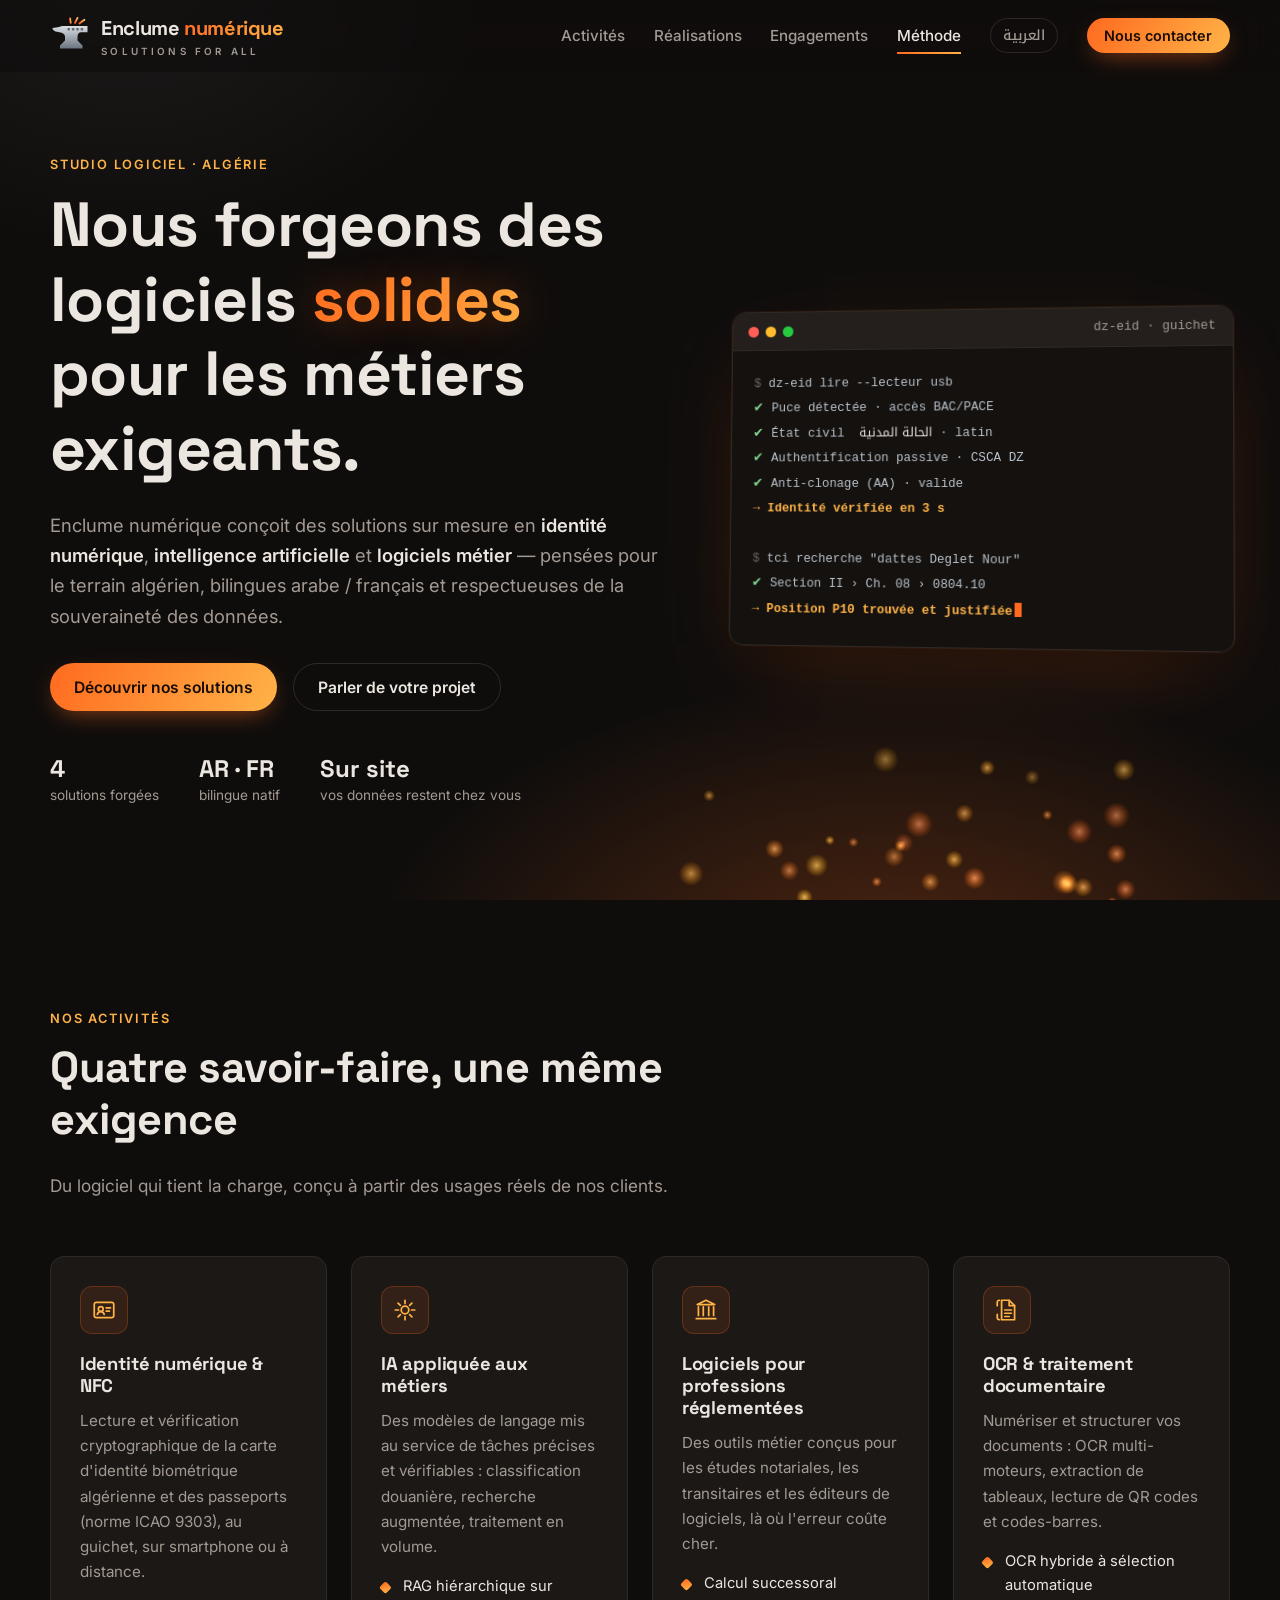
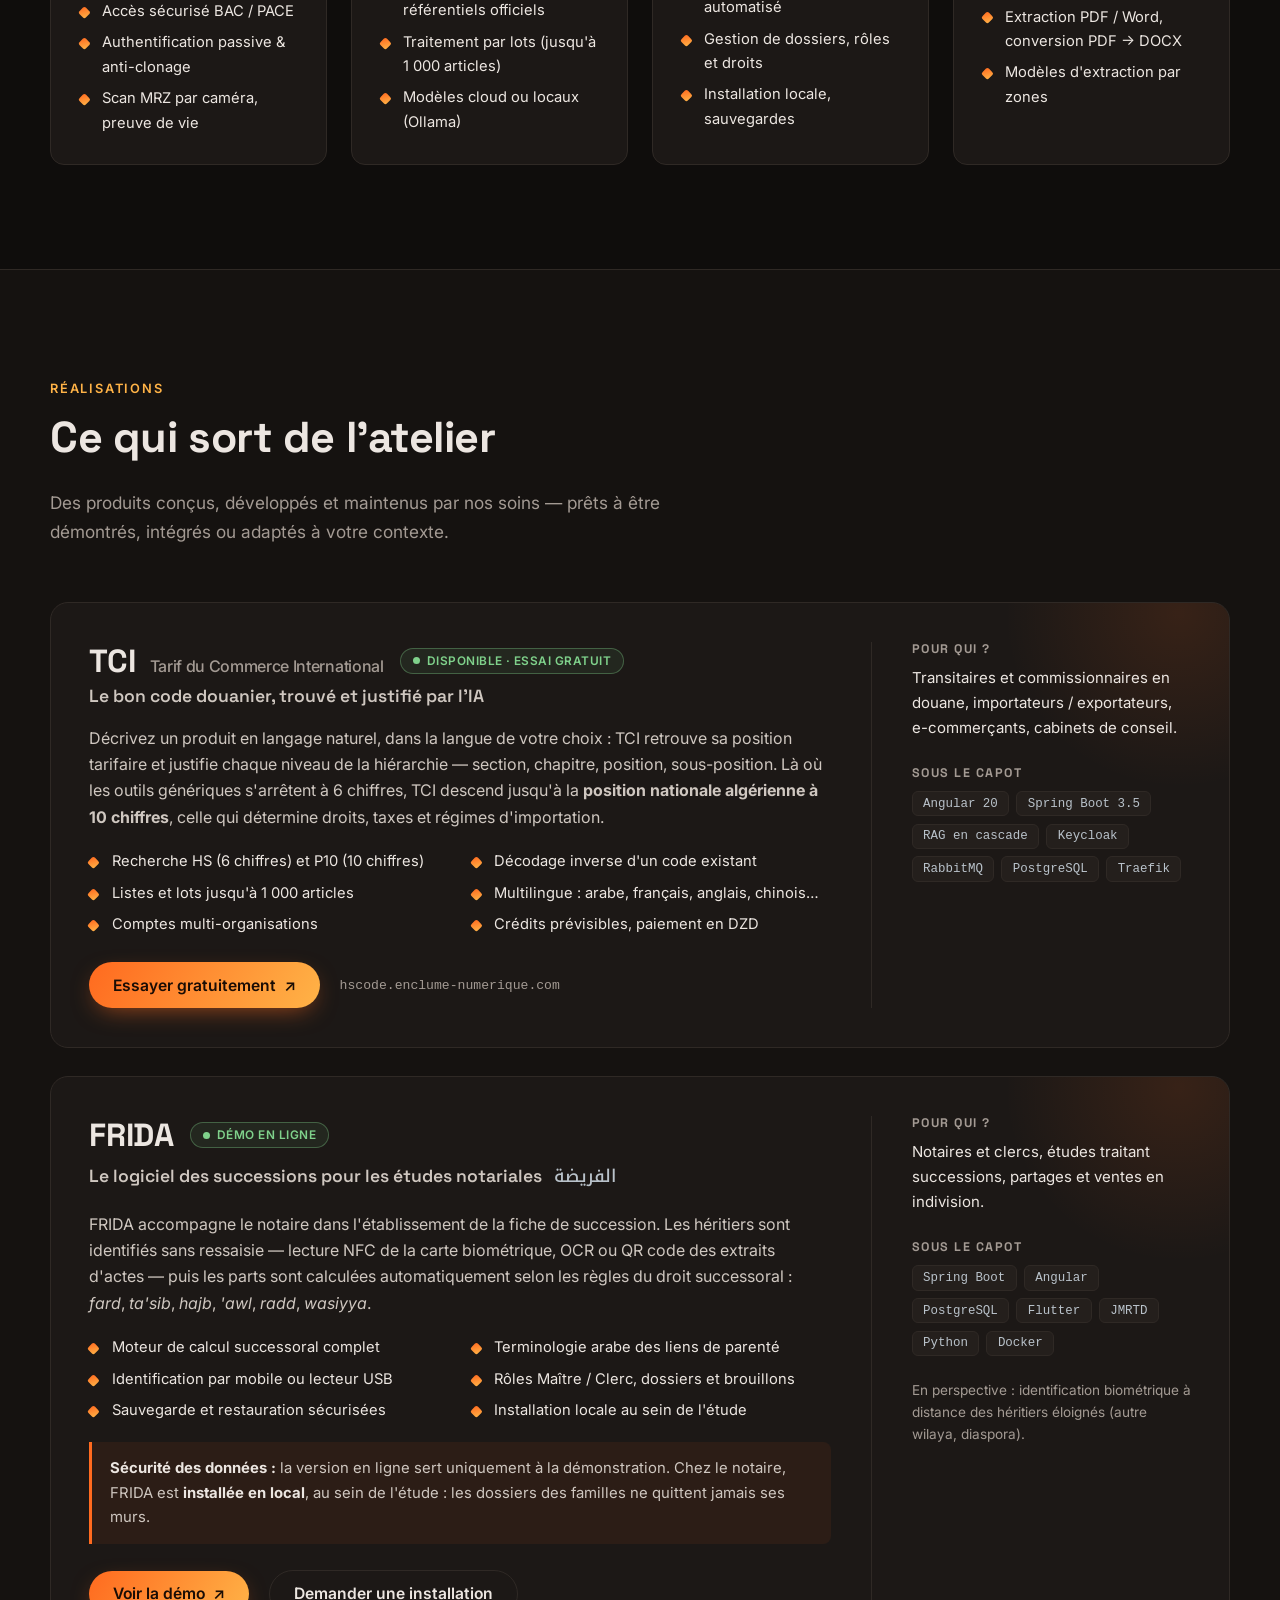
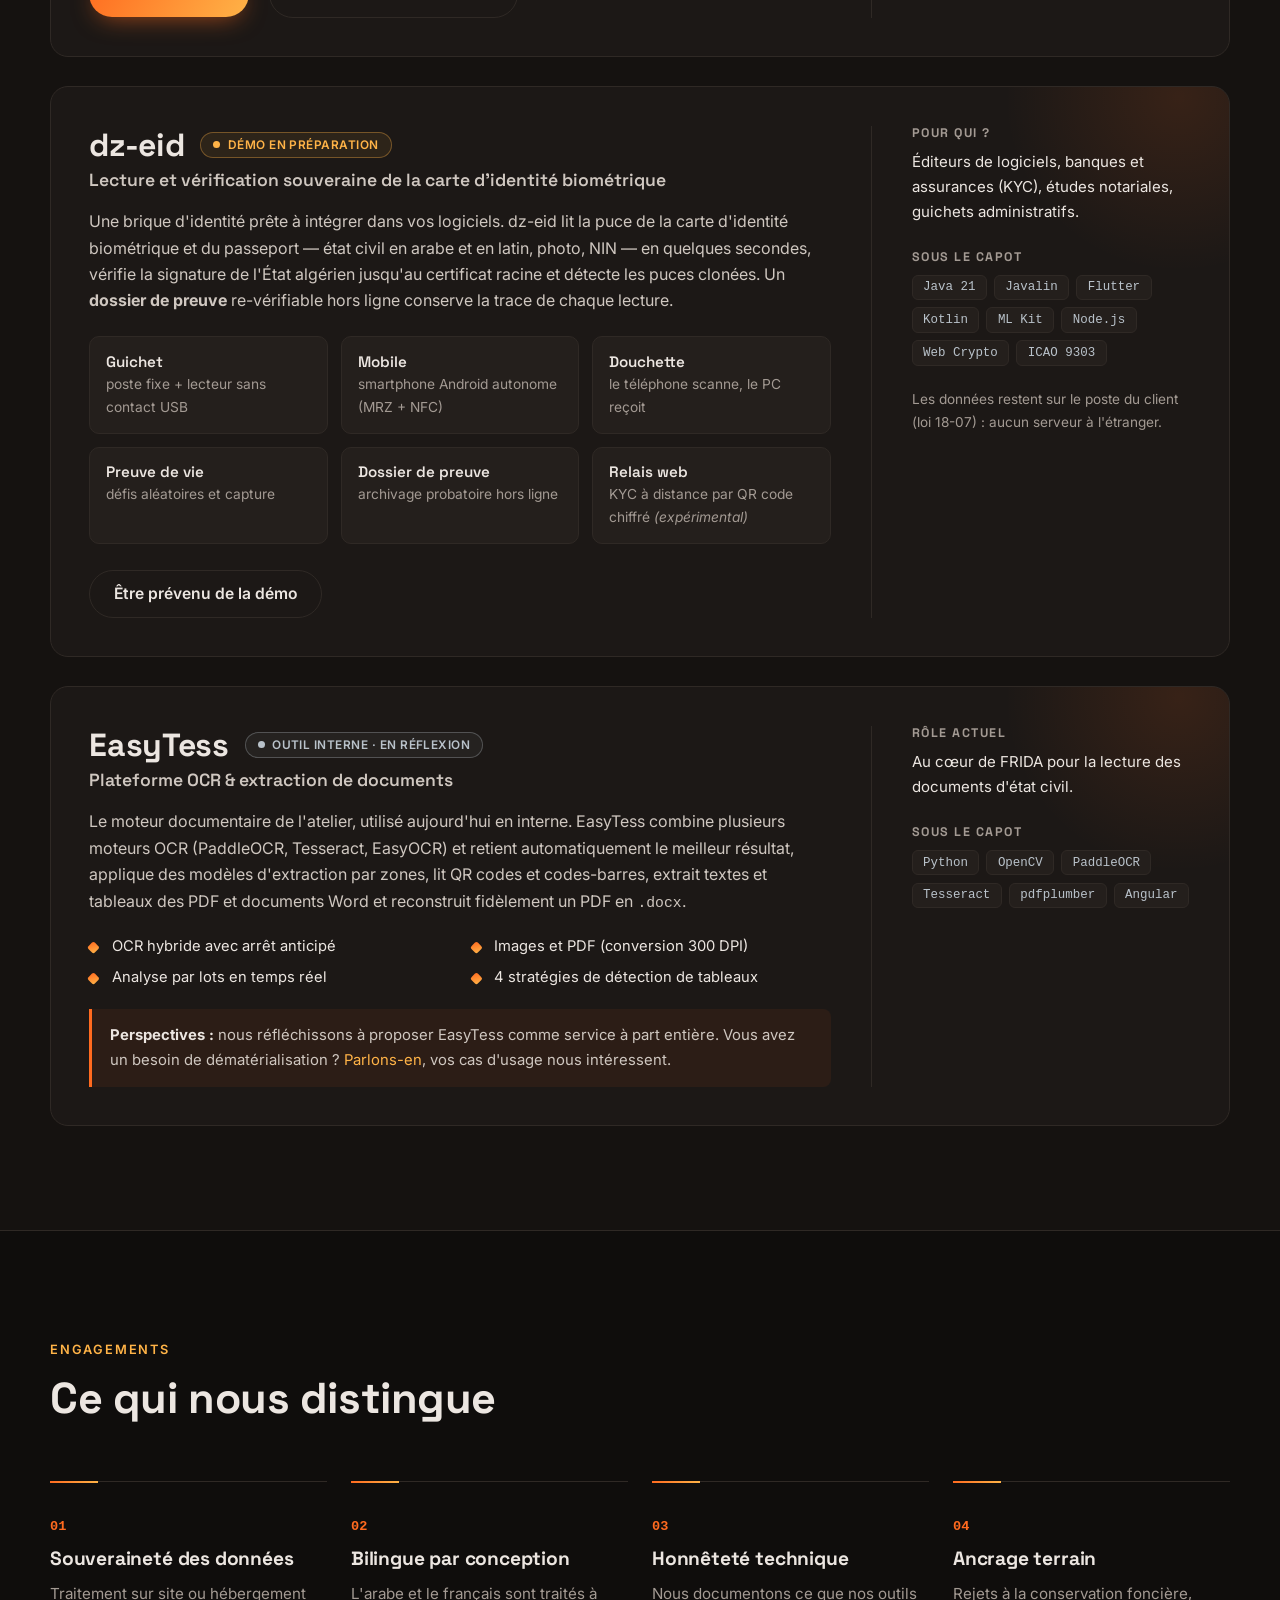
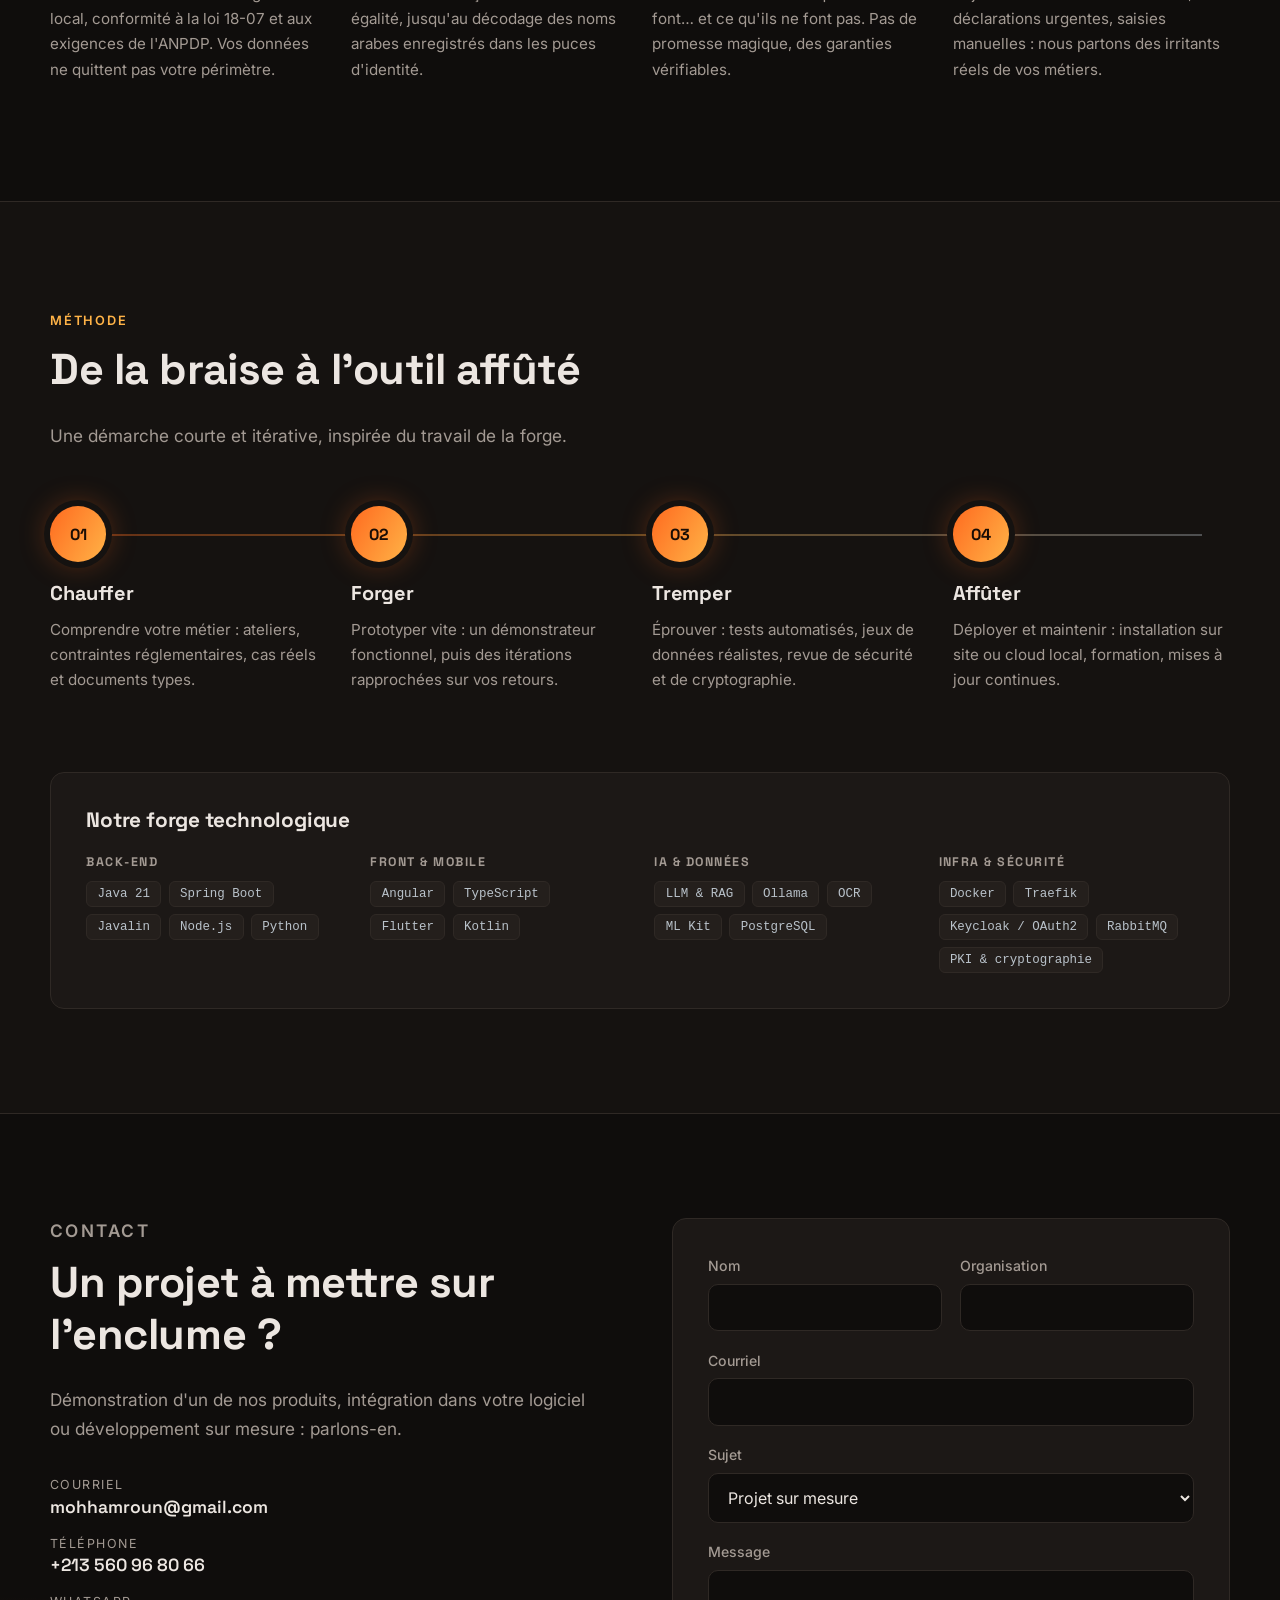
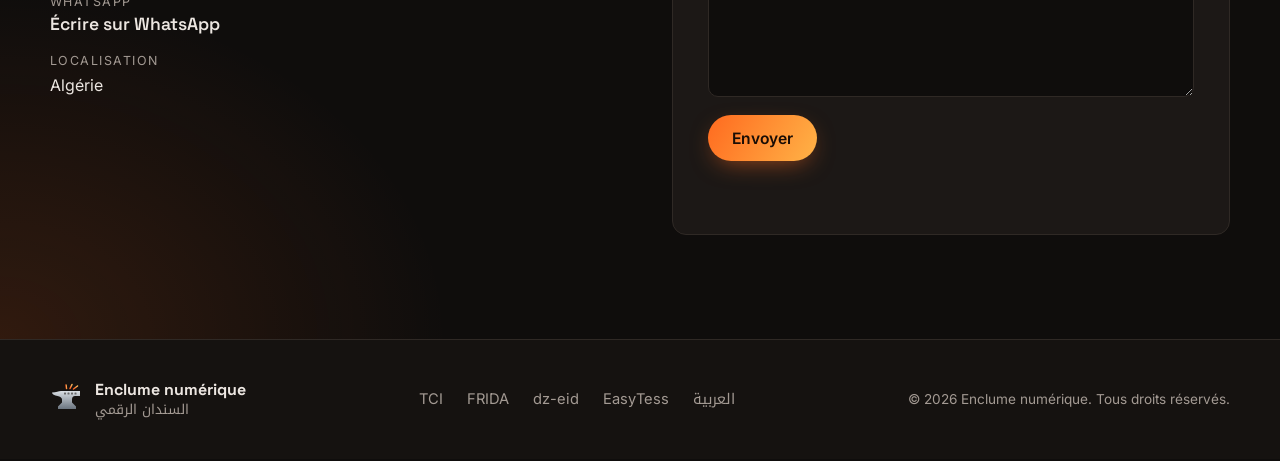
==== commit f2bd4c28: "Version arabe (RTL) + sélecteur de langue FR/AR" ====
--- a/public/index.html
+++ b/public/index.html
@@ -11,6 +11,9 @@
   <meta property="og:type" content="website">
   <meta property="og:url" content="https://accueil.enclume-numerique.com/">
   <link rel="canonical" href="https://accueil.enclume-numerique.com/">
+  <link rel="alternate" hreflang="fr" href="https://accueil.enclume-numerique.com/">
+  <link rel="alternate" hreflang="ar" href="https://accueil.enclume-numerique.com/ar/">
+  <link rel="alternate" hreflang="x-default" href="https://accueil.enclume-numerique.com/">
   <link rel="icon" href="assets/logo.svg" type="image/svg+xml">
   <link rel="preconnect" href="https://fonts.googleapis.com">
   <link rel="preconnect" href="https://fonts.gstatic.com" crossorigin>
@@ -38,6 +41,7 @@
         <a href="#realisations">Réalisations</a>
         <a href="#engagements">Engagements</a>
         <a href="#methode">Méthode</a>
+        <a href="ar/" class="lang-switch" lang="ar" hreflang="ar">العربية</a>
         <a href="#contact" class="btn btn-small">Nous contacter</a>
       </nav>
     </div>
@@ -442,6 +446,7 @@
         <a href="#frida">FRIDA</a>
         <a href="#dz-eid">dz-eid</a>
         <a href="#easytess">EasyTess</a>
+        <a href="ar/" lang="ar" hreflang="ar">العربية</a>
       </nav>
       <p class="copyright">© <span id="annee"></span> Enclume numérique. Tous droits réservés.</p>
     </div>
--- a/public/css/style.css
+++ b/public/css/style.css
@@ -415,3 +415,81 @@
   .contact-form { padding: 1.5rem; }
   .footer-inner { flex-direction: column; text-align: center; }
 }
+
+/* =========================================================
+   Sélecteur de langue
+   ========================================================= */
+.site-nav a.lang-switch {
+  padding: .3rem .75rem;
+  border: 1px solid var(--border); border-radius: 999px;
+  font-size: .88rem;
+}
+.site-nav a.lang-switch:hover { border-color: var(--ember); color: var(--text); }
+.site-nav a.lang-switch::after { display: none; }
+.lang-switch[lang="ar"], .footer-nav a[lang="ar"] { font-family: var(--font-ar); }
+@media (max-width: 900px) {
+  .site-nav a.lang-switch { align-self: flex-start; margin-top: 1rem; border-bottom: 1px solid var(--border); padding: .4rem 1rem; }
+}
+
+/* =========================================================
+   Version arabe (dir="rtl")
+   ========================================================= */
+[dir="rtl"] {
+  --font-body: "IBM Plex Sans Arabic", "Inter", system-ui, "Segoe UI", Tahoma, sans-serif;
+  --font-head: "Noto Kufi Arabic", "Space Grotesk", "Segoe UI", Tahoma, sans-serif;
+}
+[dir="rtl"] body { line-height: 1.85; }
+[dir="rtl"] h1, [dir="rtl"] h2, [dir="rtl"] h3 { line-height: 1.45; letter-spacing: 0; }
+[dir="rtl"] .hero h1 { font-size: clamp(2.1rem, 4.4vw, 3.4rem); }
+
+/* L'espacement des lettres casse les liaisons de l'écriture arabe */
+[dir="rtl"] .eyebrow,
+[dir="rtl"] .badge,
+[dir="rtl"] .product-side h4,
+[dir="rtl"] .stack-groups h4,
+[dir="rtl"] .contact-list span { letter-spacing: 0; text-transform: none; }
+[dir="rtl"] .eyebrow { font-size: .9rem; }
+
+/* Le code, les adresses et les noms techniques restent de gauche à droite */
+[dir="rtl"] [dir="ltr"] { font-family: var(--font-mono); }
+[dir="rtl"] .brand-motto[dir="ltr"],
+[dir="rtl"] .contact-list a[dir="ltr"],
+[dir="rtl"] .footer-brand span[dir="ltr"],
+[dir="rtl"] .hero-visual[dir="ltr"],
+[dir="rtl"] input[dir="ltr"] { font-family: "Inter", system-ui, sans-serif; }
+[dir="rtl"] .tags[dir="ltr"] { direction: rtl; font-family: inherit; }
+[dir="rtl"] .contact-list a[dir="ltr"] { text-align: right; unicode-bidi: isolate; }
+[dir="rtl"] .hero-facts strong { font-family: var(--font-head); }
+
+/* Miroir des éléments positionnés à gauche / à droite */
+[dir="rtl"] .brand-accent { margin-left: 0; margin-right: .1rem; }
+[dir="rtl"] .site-nav a:not(.btn)::after { left: 100%; right: 0; transition: left .25s; }
+[dir="rtl"] .site-nav a:not(.btn):hover::after,
+[dir="rtl"] .site-nav a.active::after { left: 0; }
+[dir="rtl"] .ticks li { padding-left: 0; padding-right: 1.4rem; }
+[dir="rtl"] .ticks li::before { left: auto; right: 0; top: .75em; }
+[dir="rtl"] .perspective { border-left: 0; border-right: 3px solid var(--ember); border-radius: 8px 0 0 8px; }
+[dir="rtl"] .product::after { right: auto; left: -140px; }
+[dir="rtl"] .product-head small { margin-left: 0; margin-right: .4rem; font-family: var(--font-body); }
+[dir="rtl"] .product-side { padding-left: 0; border-left: 0; padding-right: 2.5rem; border-right: 1px solid var(--border); }
+[dir="rtl"] .value::before { left: auto; right: 0; }
+[dir="rtl"] .steps::before { background: linear-gradient(270deg, var(--ember), var(--ember-2), var(--steel)); }
+[dir="rtl"] .terminal { transform: perspective(1200px) rotateY(6deg) rotateX(2deg); }
+[dir="rtl"] .terminal:hover { transform: none; }
+[dir="rtl"] .hero {
+  background:
+    radial-gradient(ellipse 60% 50% at 30% 110%, rgba(255, 106, 31, .28), transparent 70%),
+    radial-gradient(ellipse 40% 40% at 90% 0%, rgba(185, 194, 202, .07), transparent 70%),
+    var(--bg);
+}
+[dir="rtl"] .contact { background: radial-gradient(ellipse 50% 60% at 100% 100%, rgba(255, 106, 31, .14), transparent 70%), var(--bg); }
+[dir="rtl"] .contact-form select { background-position: left .9rem center; }
+[dir="rtl"] .skip-link:focus { left: auto; right: 1rem; }
+
+@media (max-width: 1080px) {
+  [dir="rtl"] .product-side { padding-right: 0; border-right: 0; }
+}
+@media (max-width: 900px) {
+  [dir="rtl"] .terminal { transform: none; }
+  [dir="rtl"] .site-nav a.lang-switch { align-self: flex-end; }
+}
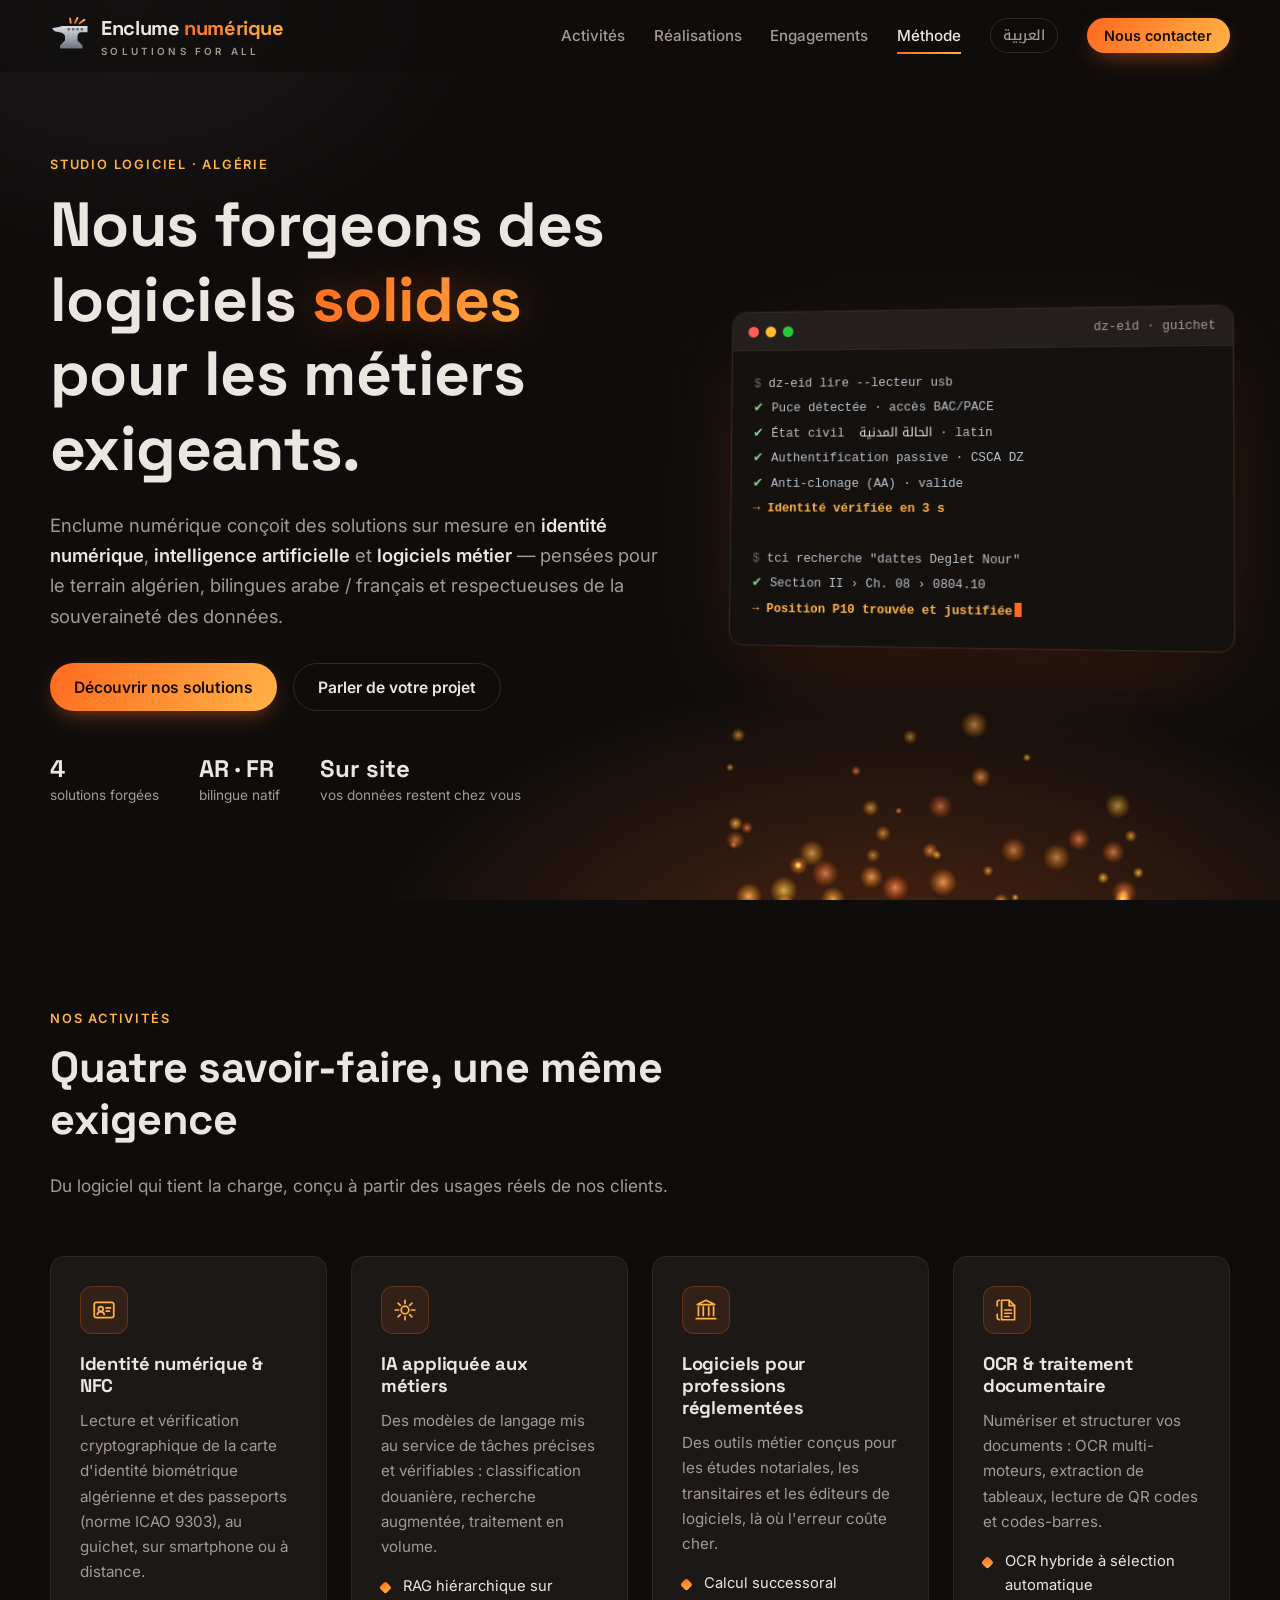
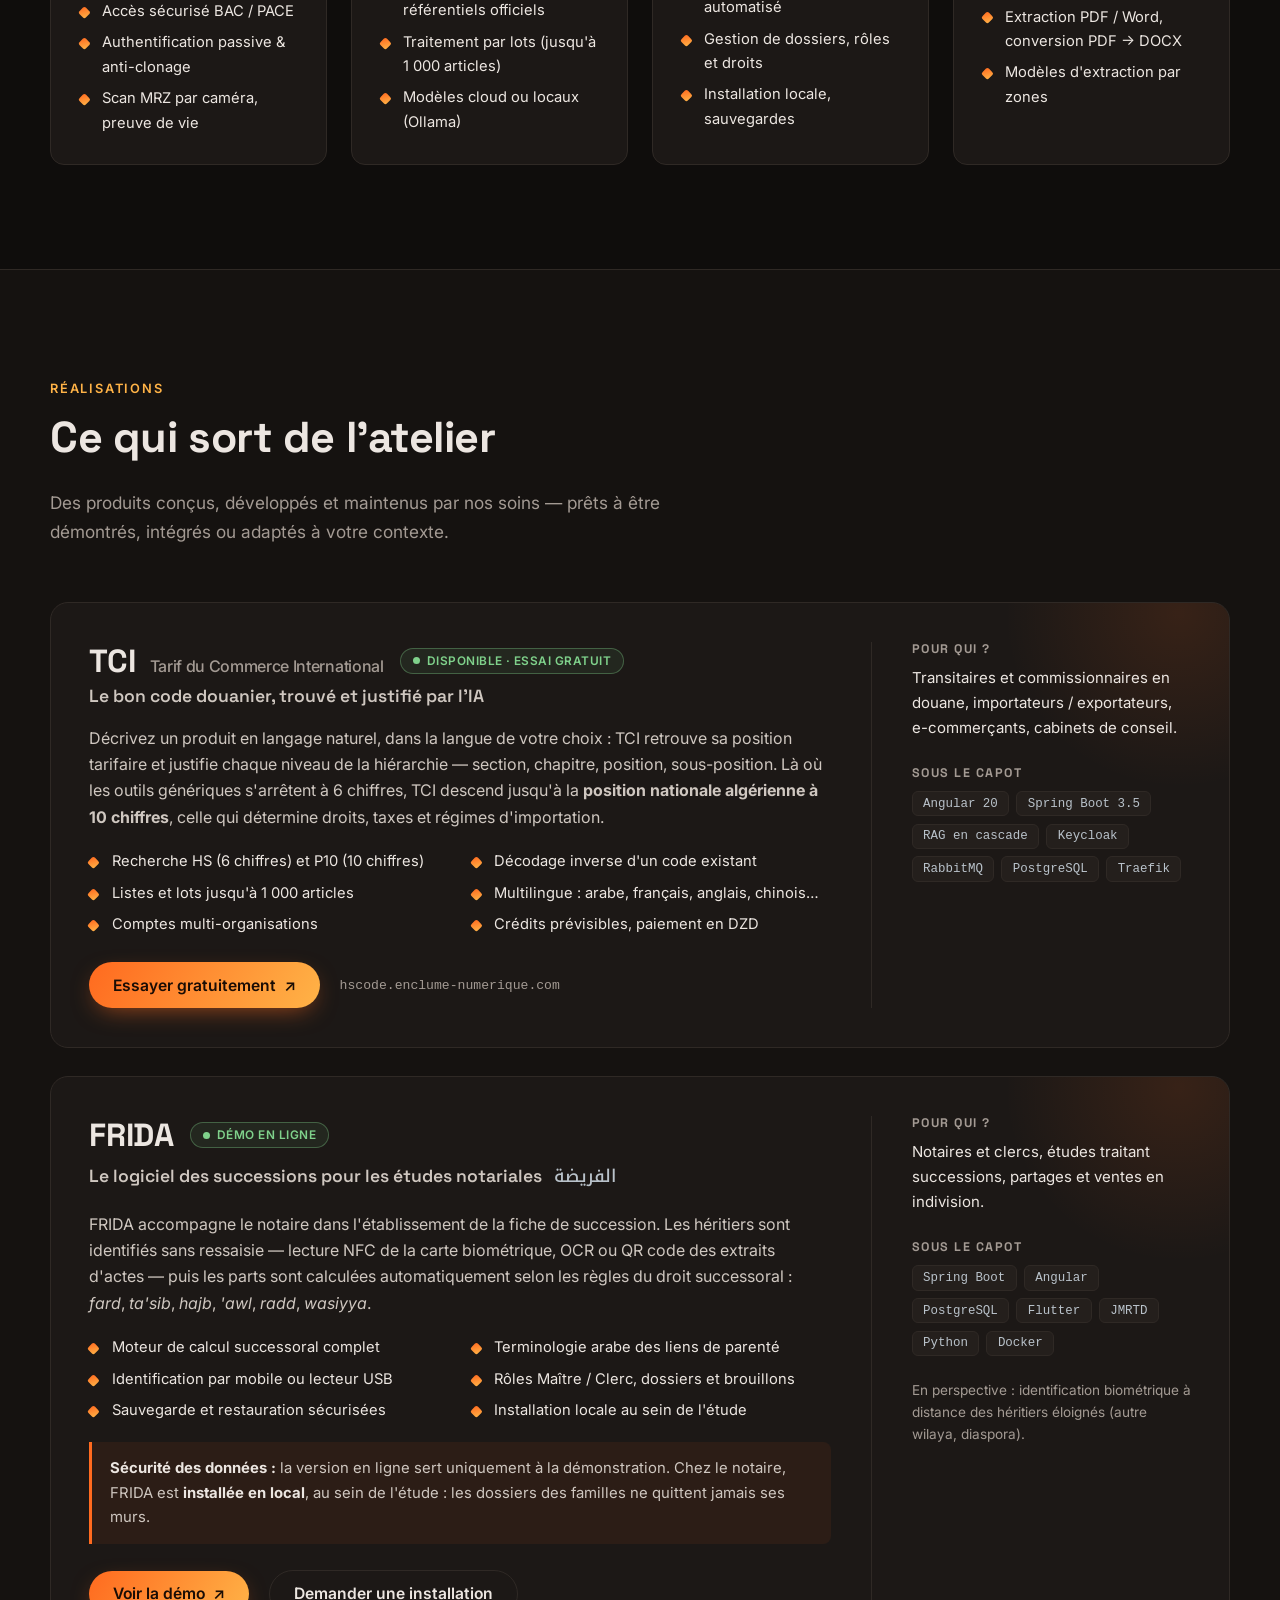
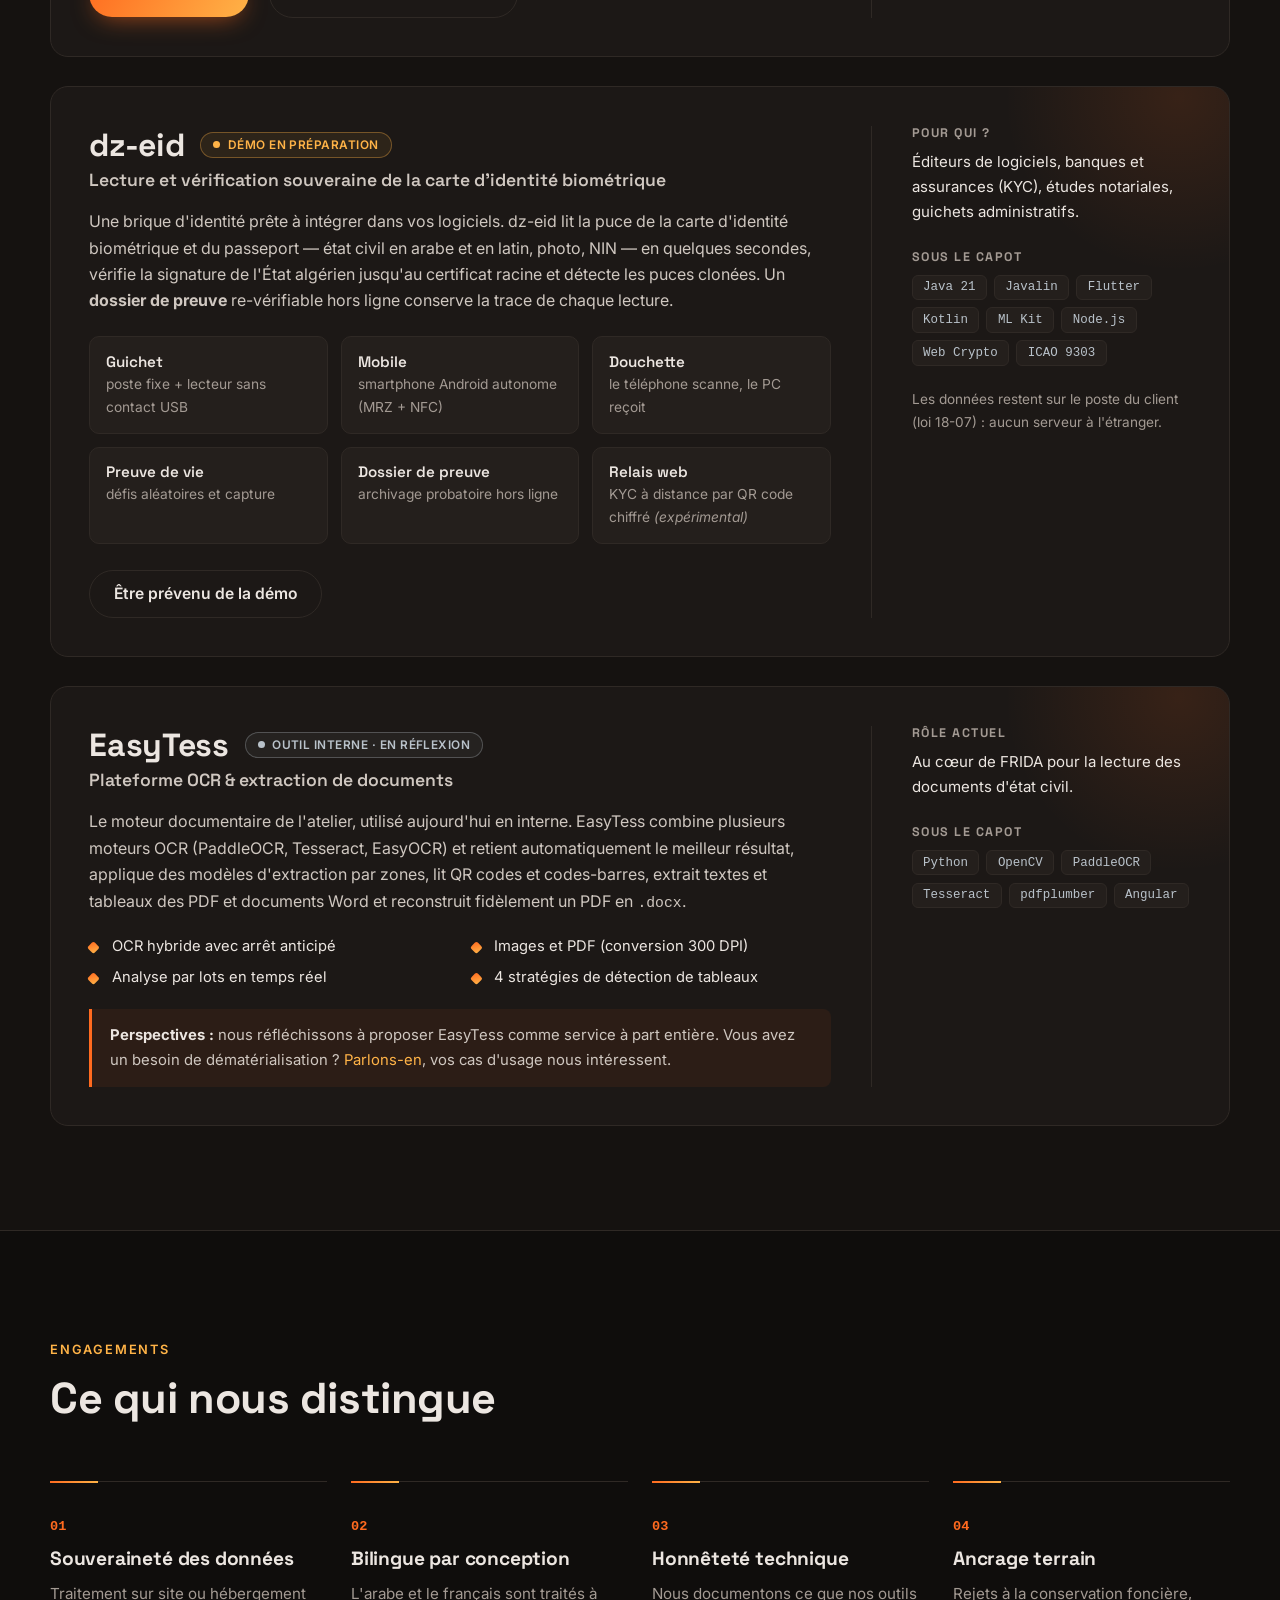
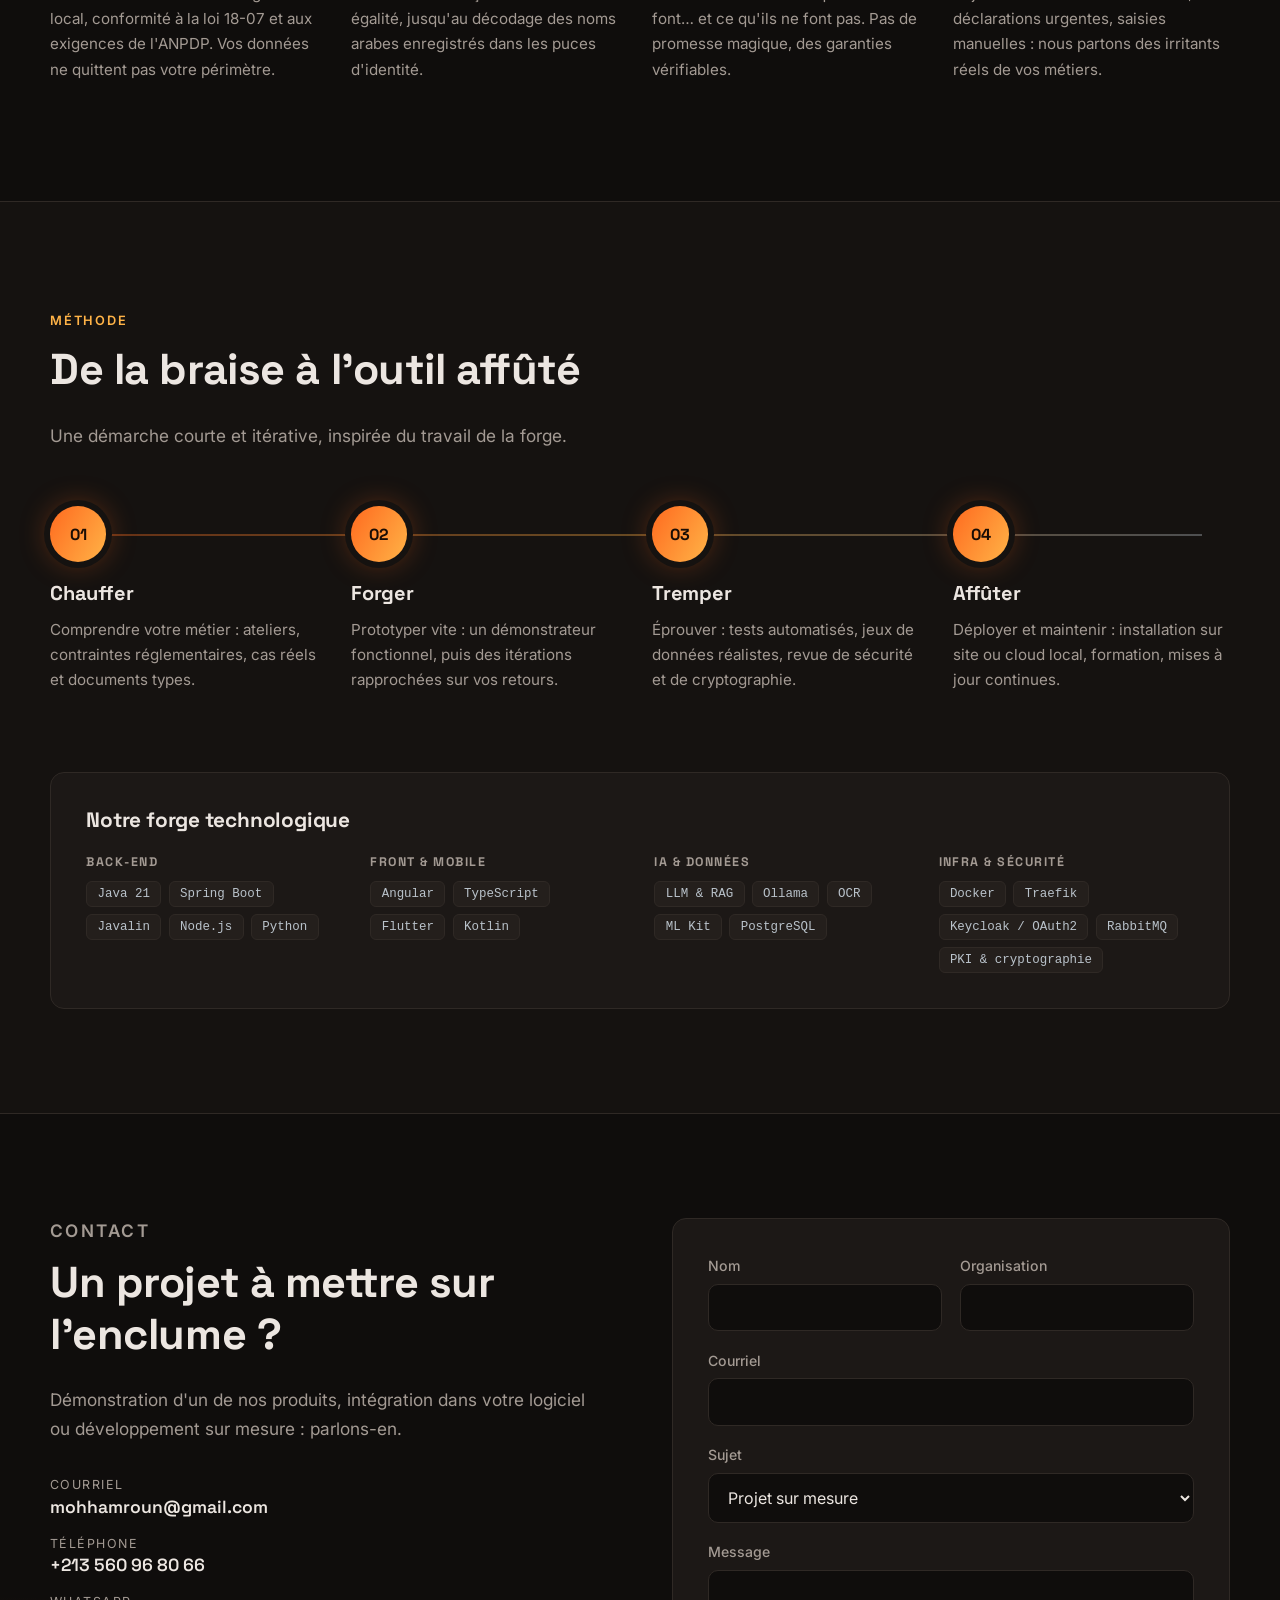
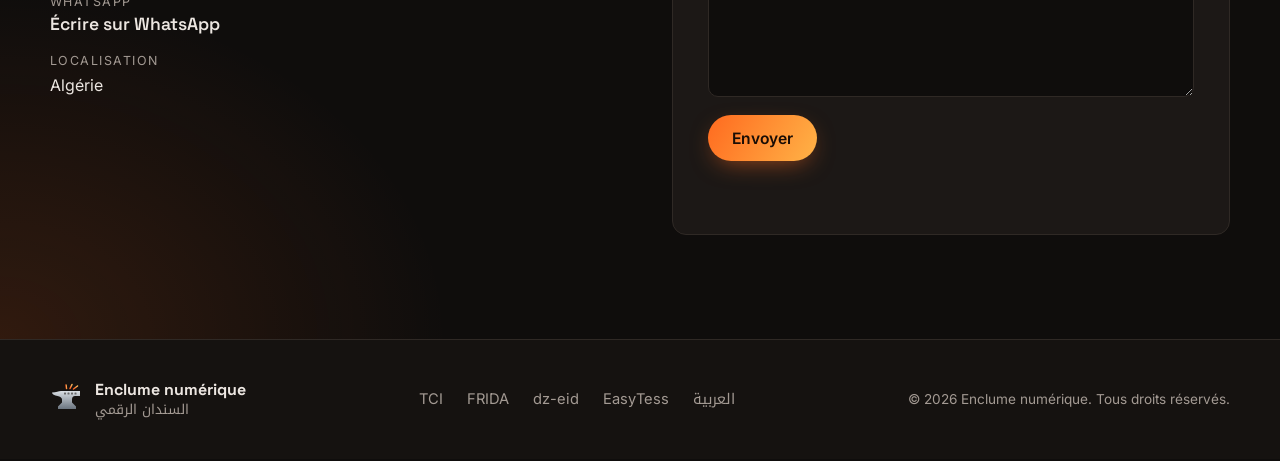
==== commit 4710201e: "Liens FR/AR explicites vers index.html (fonctionnent aussi en ouverture locale)" ====
--- a/public/index.html
+++ b/public/index.html
@@ -41,7 +41,7 @@
         <a href="#realisations">Réalisations</a>
         <a href="#engagements">Engagements</a>
         <a href="#methode">Méthode</a>
-        <a href="ar/" class="lang-switch" lang="ar" hreflang="ar">العربية</a>
+        <a href="ar/index.html" class="lang-switch" lang="ar" hreflang="ar">العربية</a>
         <a href="#contact" class="btn btn-small">Nous contacter</a>
       </nav>
     </div>
@@ -446,7 +446,7 @@
         <a href="#frida">FRIDA</a>
         <a href="#dz-eid">dz-eid</a>
         <a href="#easytess">EasyTess</a>
-        <a href="ar/" lang="ar" hreflang="ar">العربية</a>
+        <a href="ar/index.html" lang="ar" hreflang="ar">العربية</a>
       </nav>
       <p class="copyright">© <span id="annee"></span> Enclume numérique. Tous droits réservés.</p>
     </div>
